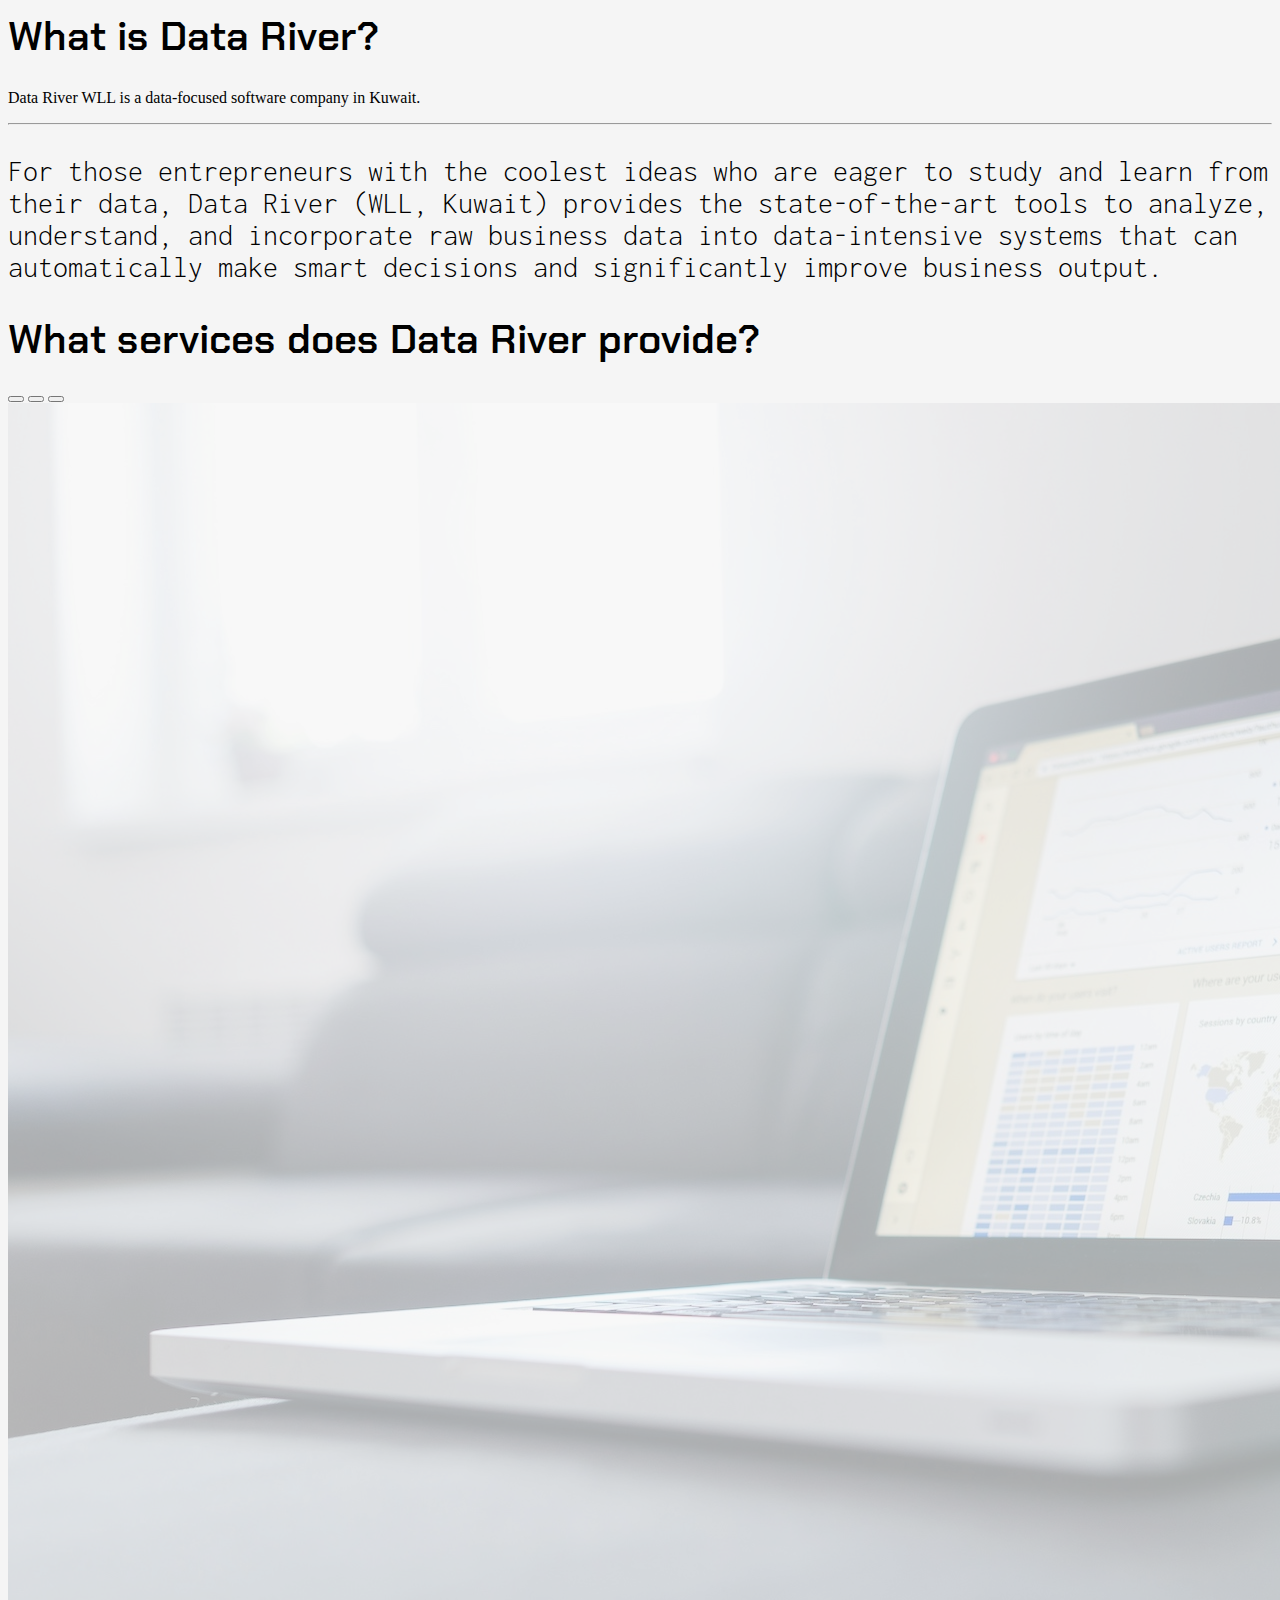
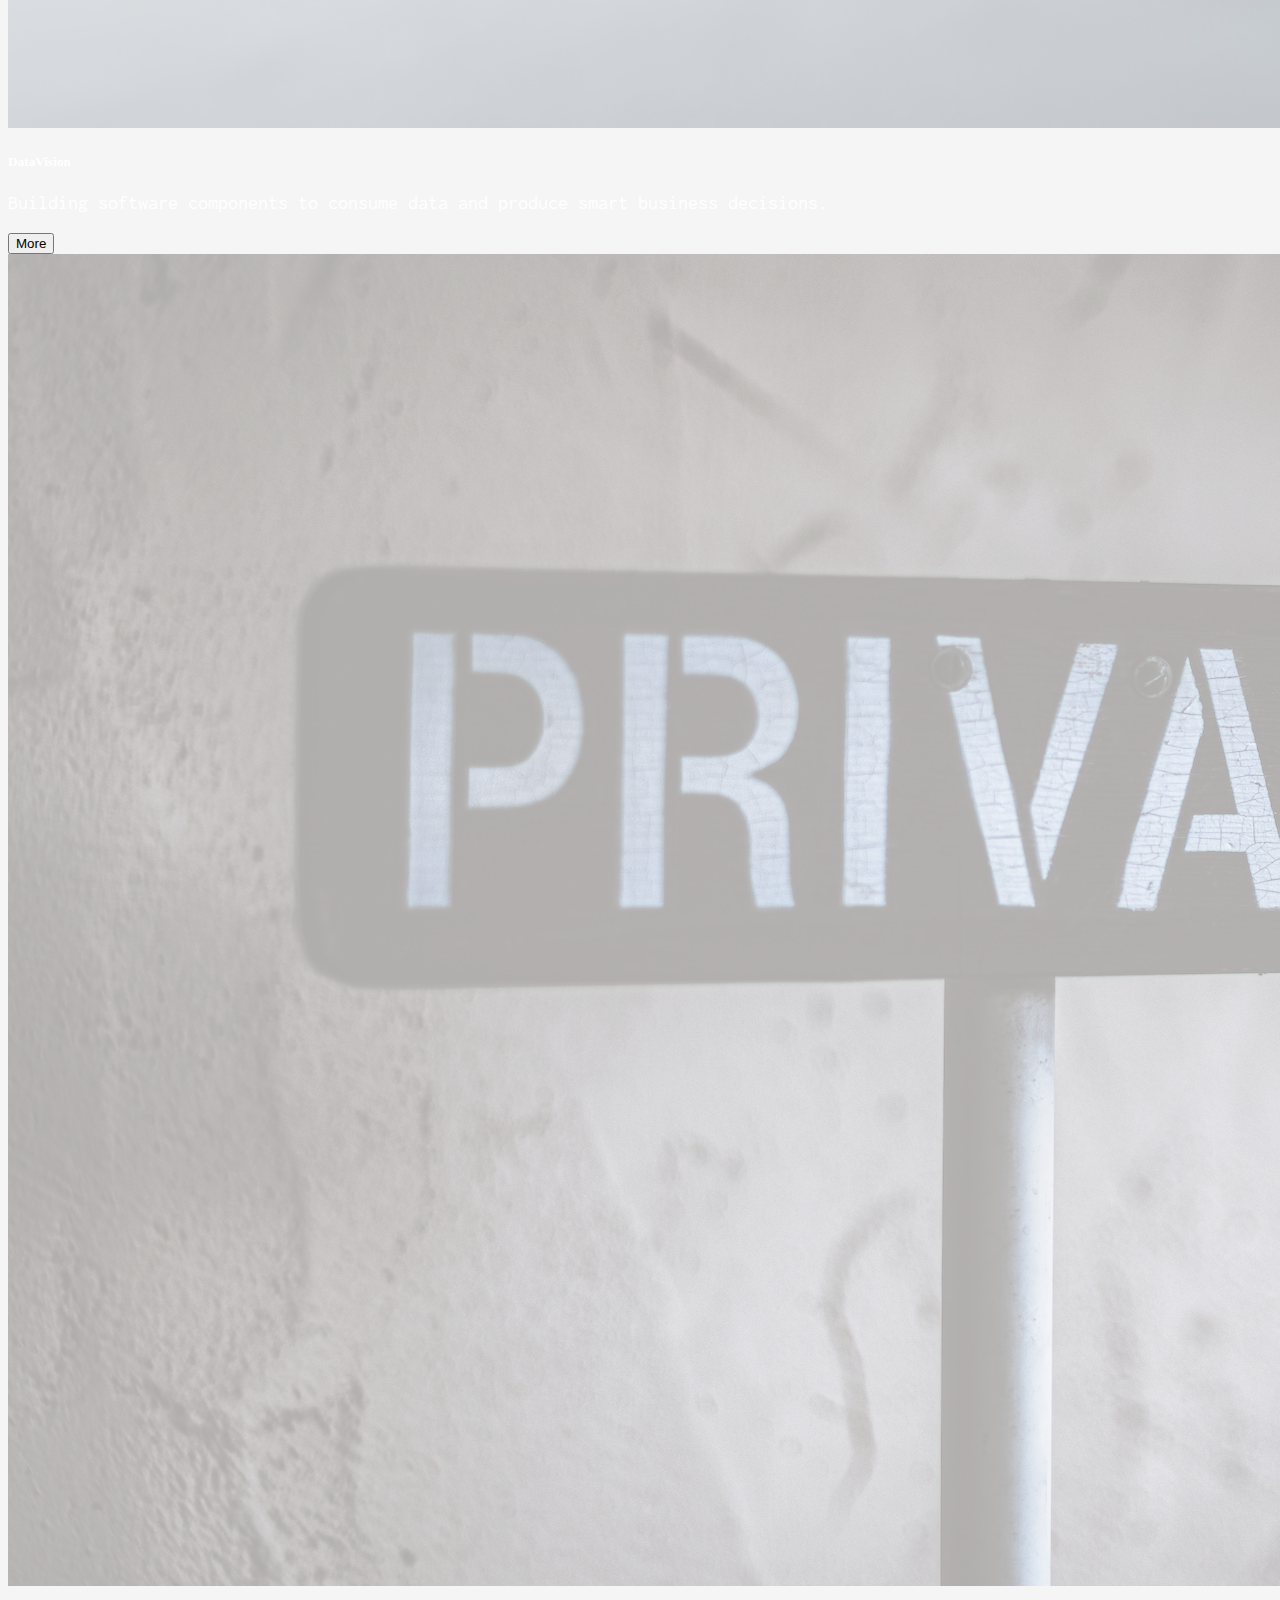
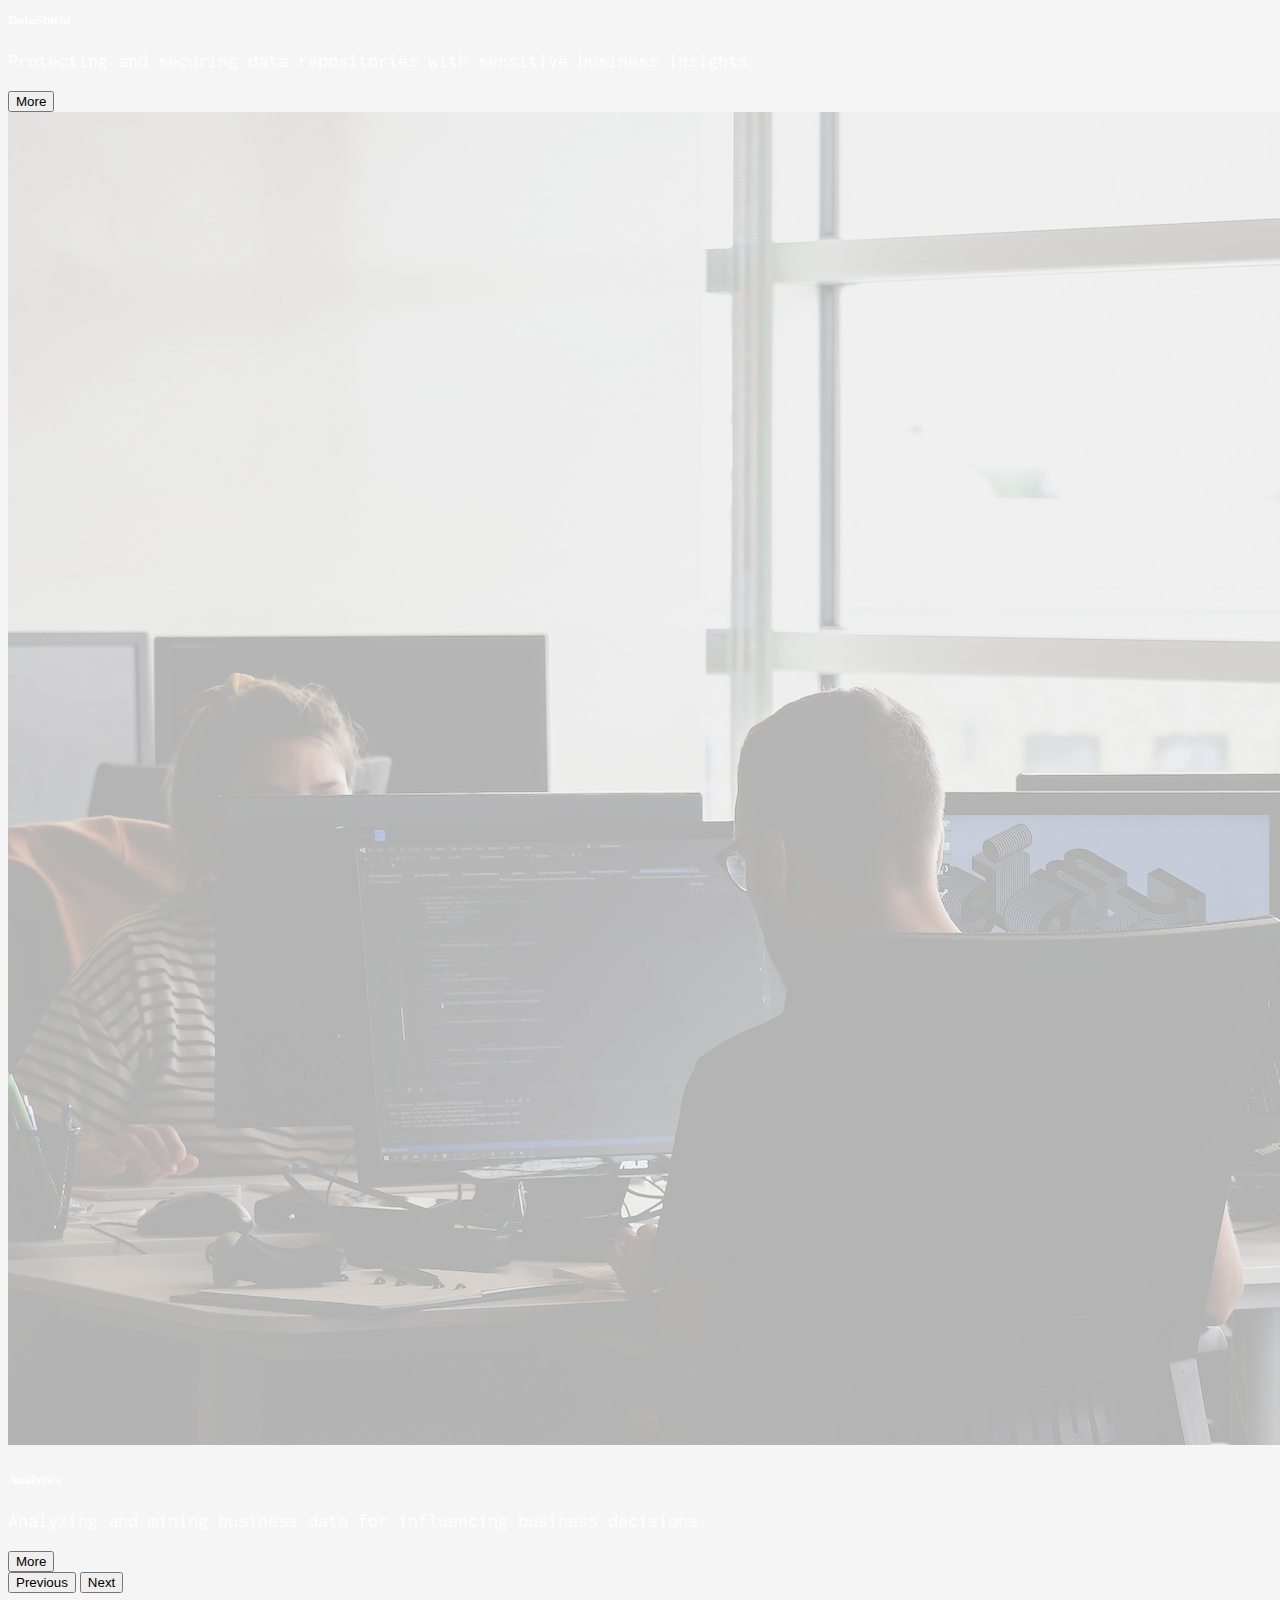
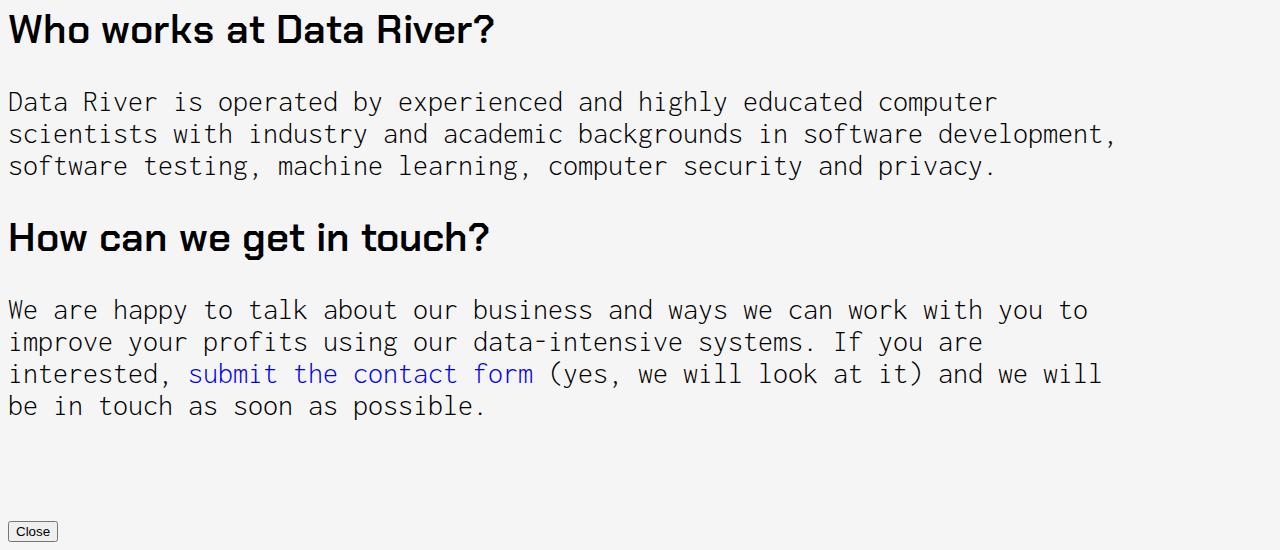
==== index.html @ 94ca5ea2 "update" ====
<!doctype html>
<html lang="en">
  <head>
    <meta charset="utf-8">
    <meta name="viewport" content="width=device-width, initial-scale=1">
    <title>Data River WLL - Building Data-Intensive Systems</title>
    <link href="https://cdn.jsdelivr.net/npm/bootstrap@5.2.3/dist/css/bootstrap.min.css" rel="stylesheet" integrity="sha384-rbsA2VBKQhggwzxH7pPCaAqO46MgnOM80zW1RWuH61DGLwZJEdK2Kadq2F9CUG65" crossorigin="anonymous">
  <link rel="stylesheet" href="dr.css">


  </head>
  <body class="main-body">
  	<div id="dr-navbar"></div>

    
	<div class="container-sm">
			
			

			<div class="jumbotron">
			  <h1 class="dr-header-font display-4" style="margin-top: 10px">
				What is Data River? 
			</h1>
			  <p class="lead">Data River WLL is a data-focused software
			  company in Kuwait.</p>
			  <hr class="my-4">
			  <p class="dr-p">
				For those entrepreneurs with the coolest ideas who are eager to study and learn from
				their data, Data River (WLL, Kuwait) provides the state-of-the-art tools to analyze, understand,
				and incorporate raw business data into data-intensive systems that can automatically 
				make smart decisions and significantly improve business output. 
			</p>
			</div>

			<h1 class="dr-header-font" style="margin-top: 10px; margin-bottom: 20px">
				What services does Data River provide? 
			</h1>

			<div class="container container-small">
					<div id="carouselExampleDark" class="carousel carousel slide bg-dark" data-bs-ride="carousel">
				  <div class="carousel-indicators">
				    <button type="button" data-bs-target="#carouselExampleDark" data-bs-slide-to="0" class="active" aria-current="true" aria-label="Slide 1"></button>
				    <button type="button" data-bs-target="#carouselExampleDark" data-bs-slide-to="1" aria-label="Slide 2"></button>
				    <button type="button" data-bs-target="#carouselExampleDark" data-bs-slide-to="2" aria-label="Slide 3"></button>
				  </div>
				  <div class="carousel-inner">
				    <div class="carousel-item active" data-bs-interval="10000">
				      <img src="data-laptop-DR-s.jpg" class="d-block w-100 dim-bg-img" alt="...">
				      <div class="carousel-caption" style="color: white;">
				        <h5>DataVision</h5>
				        <p class="card-text dr-p-s d-none d-md-block">Building software components to consume data and produce smart business decisions.</p>
				        <div>
		            <button id="more-decisions" type="button" class="btn btn-secondary" data-toggle="modal" data-target="#exampleModalCenter">
		              More
		            </button>
		         		 </div>
				      </div>
				    </div>
				    <div class="carousel-item" data-bs-interval="2000">
				      <img src="private-data-DR-s.jpg" class="d-block w-100 dim-bg-img" alt="...">
				      <div class="carousel-caption" style="color: white;">
				        
				        <h5>DataShield</h5>
				        <p class="card-text dr-p-s  d-none d-md-block">Protecting and securing data repositories with sensitive business insights.</p>
				        <div>
		            <button id="more-privacy" type="button" class="btn btn-secondary" data-toggle="modal" data-target="#exampleModalCenter">
		              More
		            </button>
		         		 </div>

				      </div>
				    </div>
				    <div class="carousel-item">
				      <img src="business-decisions-DR-s.jpg" class="d-block w-100 dim-bg-img" alt="...">
				      <div class="carousel-caption" style="color: white;">
				        <h5>Analytics</h5>
				        <p class="card-text dr-p-s  d-none d-md-block">Analyzing and mining business data for influencing business decisions.</p>
				        <div>
		            <button id="more-analysis" type="button" class="btn btn-secondary" data-toggle="modal" data-target="#exampleModalCenter">
		              More
		            </button>
				      </div>
				    </div>
				  </div>
				  <button class="carousel-control-prev" type="button" data-bs-target="#carouselExampleDark" data-bs-slide="prev">
				    <span class="carousel-control-prev-icon" aria-hidden="true"></span>
				    <span class="visually-hidden">Previous</span>
				  </button>
				  <button class="carousel-control-next" type="button" data-bs-target="#carouselExampleDark" data-bs-slide="next">
				    <span class="carousel-control-next-icon" aria-hidden="true"></span>
				    <span class="visually-hidden">Next</span>
				  </button>
				</div>
			</div>


			<h1 class="dr-header-font" style="margin-top: 10px">
				Who works at Data River? 
			</h1>
			<p class="dr-p">
				Data River is operated by experienced and highly educated computer scientists with
				industry and academic backgrounds in software development, software testing, machine learning,
				computer security and privacy. 
			</p>
			<h1 class="dr-header-font" style="margin-top: 10px">
				How can we get in touch?
			</h1>
			<p class="dr-p">
				We are happy to talk about our business and ways we can work with you to improve
				your profits using our data-intensive systems. 
				If you are interested, <a href="https://forms.gle/581vg9wwmuKtt4Ak7">submit the contact form</a> (yes, we will look at it) and
				we will be in touch as soon as possible.
			</p>
			<div style="margin-top: 100px"></div>
	</div>


<!-- Modal -->
<div id="myModal" class="modal fade" id="exampleModalCenter" tabindex="-1" role="dialog" aria-labelledby="exampleModalCenterTitle" aria-hidden="true">
  <div class="modal-dialog modal-dialog-centered" role="document">
    <div class="modal-content">
      <div class="modal-header">
        <h5 id="modal-title" class="modal-title" id="exampleModalLongTitle">
        	
        </h5>
        
      </div>
      <div id="modal-text" class="modal-body">
        
      </div>
      <div class="modal-footer">
        <button id="more-decisions-close" type="button" class="btn btn-secondary" data-dismiss="modal">Close</button>
      </div>
    </div>
  </div>
</div>

	<script src="https://code.jquery.com/jquery-3.6.0.min.js"></script>
	<script src="https://cdnjs.cloudflare.com/ajax/libs/popper.js/1.16.1/umd/popper.min.js"></script>


  <script src="dr.js">
		</script>

    <script src="https://cdn.jsdelivr.net/npm/bootstrap@5.2.3/dist/js/bootstrap.bundle.min.js" integrity="sha384-kenU1KFdBIe4zVF0s0G1M5b4hcpxyD9F7jL+jjXkk+Q2h455rYXK/7HAuoJl+0I4" crossorigin="anonymous"></script>

   

  </body>
</html>
---- dr.css ----
@import url('https://fonts.googleapis.com/css2?family=Chakra+Petch:ital,wght@0,300;0,400;0,500;0,600;0,700;1,300;1,400;1,500;1,600;1,700&family=Inconsolata:wght@200..900&display=swap&family=Dancing+Script:wght@400..700&family=Open+Sans:ital,wght@0,300..800;1,300..800&family=Playwrite+BE+VLG:wght@100..400&family=Roboto+Slab:wght@100..900&family=Share+Tech&display=swap');

	.chakra-petch-bold-italic {
		  font-family: "Chakra Petch", sans-serif;
		  font-weight: 700;
		  font-style: italic;
		}
	.chakra-petch-regular {
	  font-family: "Chakra Petch", sans-serif;
	  font-weight: 400;
	  font-style: normal;
	}
	.dr-header-font {
		font-family: "Chakra Petch", sans-serif;
		font-weight: 600;
		font-size: 40px;
		font-style: normal;
		color: black;
	}
	.dr-p {
		font-family: "Inconsolata", sans-serif;
		font-weight: 300;
		font-size: 30px;
		font-style: normal;
		color: black;
	}

	.dr-p-s {
		font-family: "Inconsolata", sans-serif;
		font-weight: 400;
		font-size: 20px;
		font-style: normal;
		color: inherit;
	}

	.dr-card {
		background-color: #A0A0A0;
		color: white;
	}

	.main-body {
		background-color: #F5F5F5;
	}

	.container-small {
        width: 90%;
    }

    .dim-bg-img {
    	opacity: 0.3;
    }


	a {
		text-decoration: none;

	}
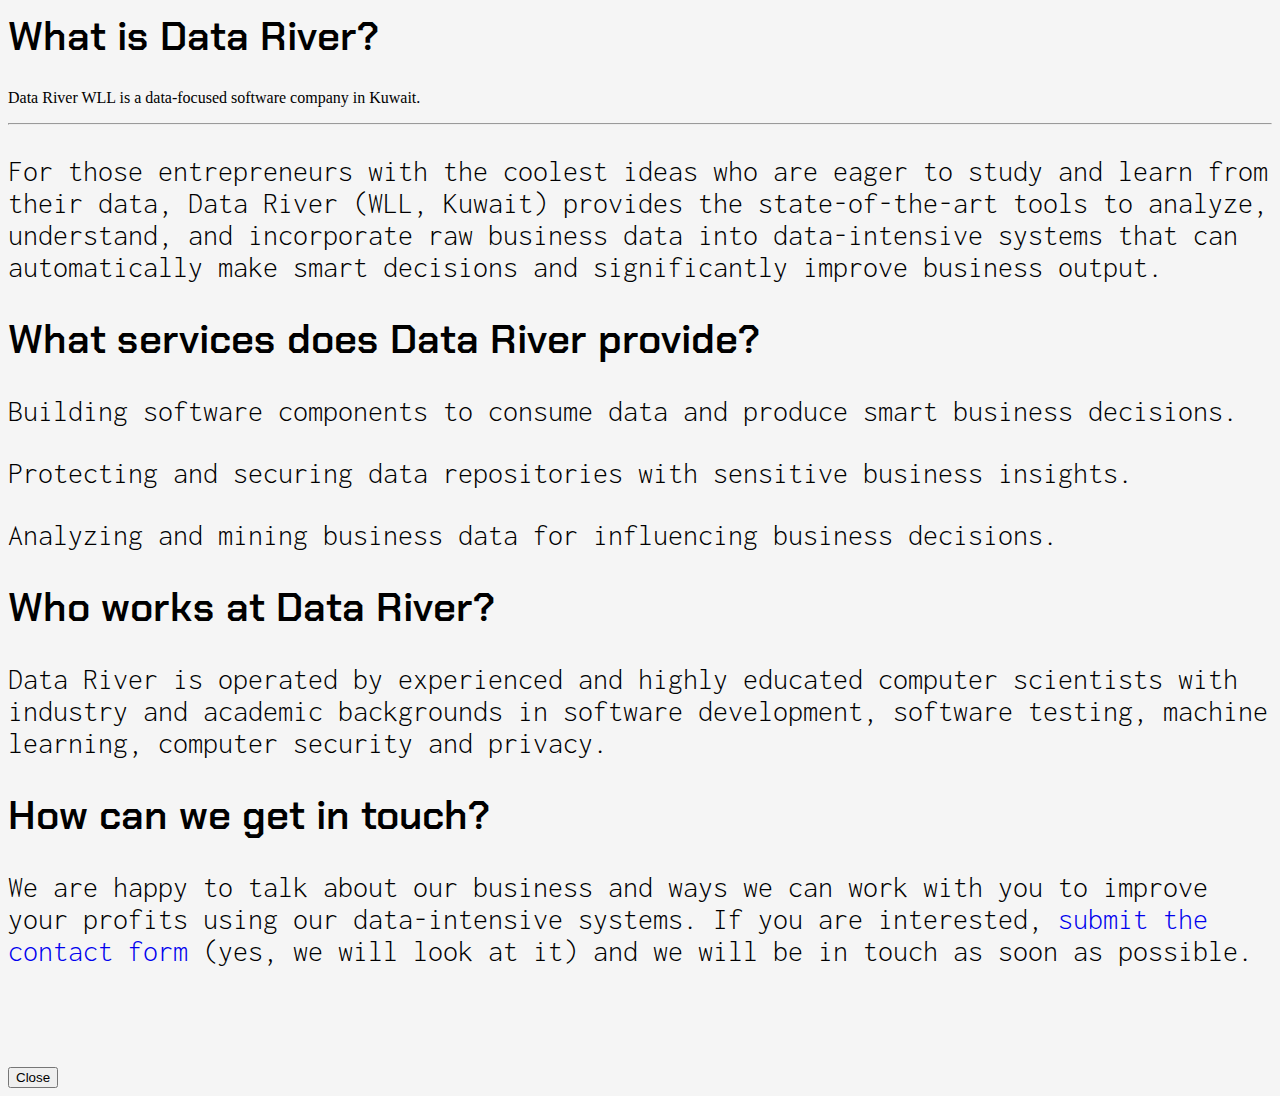
==== commit fa15b4d8: "update" ====
--- a/index.html
+++ b/index.html
@@ -36,62 +36,9 @@
 				What services does Data River provide? 
 			</h1>
 
-			<div class="container container-small">
-					<div id="carouselExampleDark" class="carousel carousel slide bg-dark" data-bs-ride="carousel">
-				  <div class="carousel-indicators">
-				    <button type="button" data-bs-target="#carouselExampleDark" data-bs-slide-to="0" class="active" aria-current="true" aria-label="Slide 1"></button>
-				    <button type="button" data-bs-target="#carouselExampleDark" data-bs-slide-to="1" aria-label="Slide 2"></button>
-				    <button type="button" data-bs-target="#carouselExampleDark" data-bs-slide-to="2" aria-label="Slide 3"></button>
-				  </div>
-				  <div class="carousel-inner">
-				    <div class="carousel-item active" data-bs-interval="10000">
-				      <img src="data-laptop-DR-s.jpg" class="d-block w-100 dim-bg-img" alt="...">
-				      <div class="carousel-caption" style="color: white;">
-				        <h5>DataVision</h5>
-				        <p class="card-text dr-p-s d-none d-md-block">Building software components to consume data and produce smart business decisions.</p>
-				        <div>
-		            <button id="more-decisions" type="button" class="btn btn-secondary" data-toggle="modal" data-target="#exampleModalCenter">
-		              More
-		            </button>
-		         		 </div>
-				      </div>
-				    </div>
-				    <div class="carousel-item" data-bs-interval="2000">
-				      <img src="private-data-DR-s.jpg" class="d-block w-100 dim-bg-img" alt="...">
-				      <div class="carousel-caption" style="color: white;">
-				        
-				        <h5>DataShield</h5>
-				        <p class="card-text dr-p-s  d-none d-md-block">Protecting and securing data repositories with sensitive business insights.</p>
-				        <div>
-		            <button id="more-privacy" type="button" class="btn btn-secondary" data-toggle="modal" data-target="#exampleModalCenter">
-		              More
-		            </button>
-		         		 </div>
-
-				      </div>
-				    </div>
-				    <div class="carousel-item">
-				      <img src="business-decisions-DR-s.jpg" class="d-block w-100 dim-bg-img" alt="...">
-				      <div class="carousel-caption" style="color: white;">
-				        <h5>Analytics</h5>
-				        <p class="card-text dr-p-s  d-none d-md-block">Analyzing and mining business data for influencing business decisions.</p>
-				        <div>
-		            <button id="more-analysis" type="button" class="btn btn-secondary" data-toggle="modal" data-target="#exampleModalCenter">
-		              More
-		            </button>
-				      </div>
-				    </div>
-				  </div>
-				  <button class="carousel-control-prev" type="button" data-bs-target="#carouselExampleDark" data-bs-slide="prev">
-				    <span class="carousel-control-prev-icon" aria-hidden="true"></span>
-				    <span class="visually-hidden">Previous</span>
-				  </button>
-				  <button class="carousel-control-next" type="button" data-bs-target="#carouselExampleDark" data-bs-slide="next">
-				    <span class="carousel-control-next-icon" aria-hidden="true"></span>
-				    <span class="visually-hidden">Next</span>
-				  </button>
-				</div>
-			</div>
+			<p class="dr-p">Building software components to consume data and produce smart business decisions.</p>
+			<p class="dr-p">Protecting and securing data repositories with sensitive business insights.</p>
+			<p class="dr-p">Analyzing and mining business data for influencing business decisions.</p>
 
 
 			<h1 class="dr-header-font" style="margin-top: 10px">
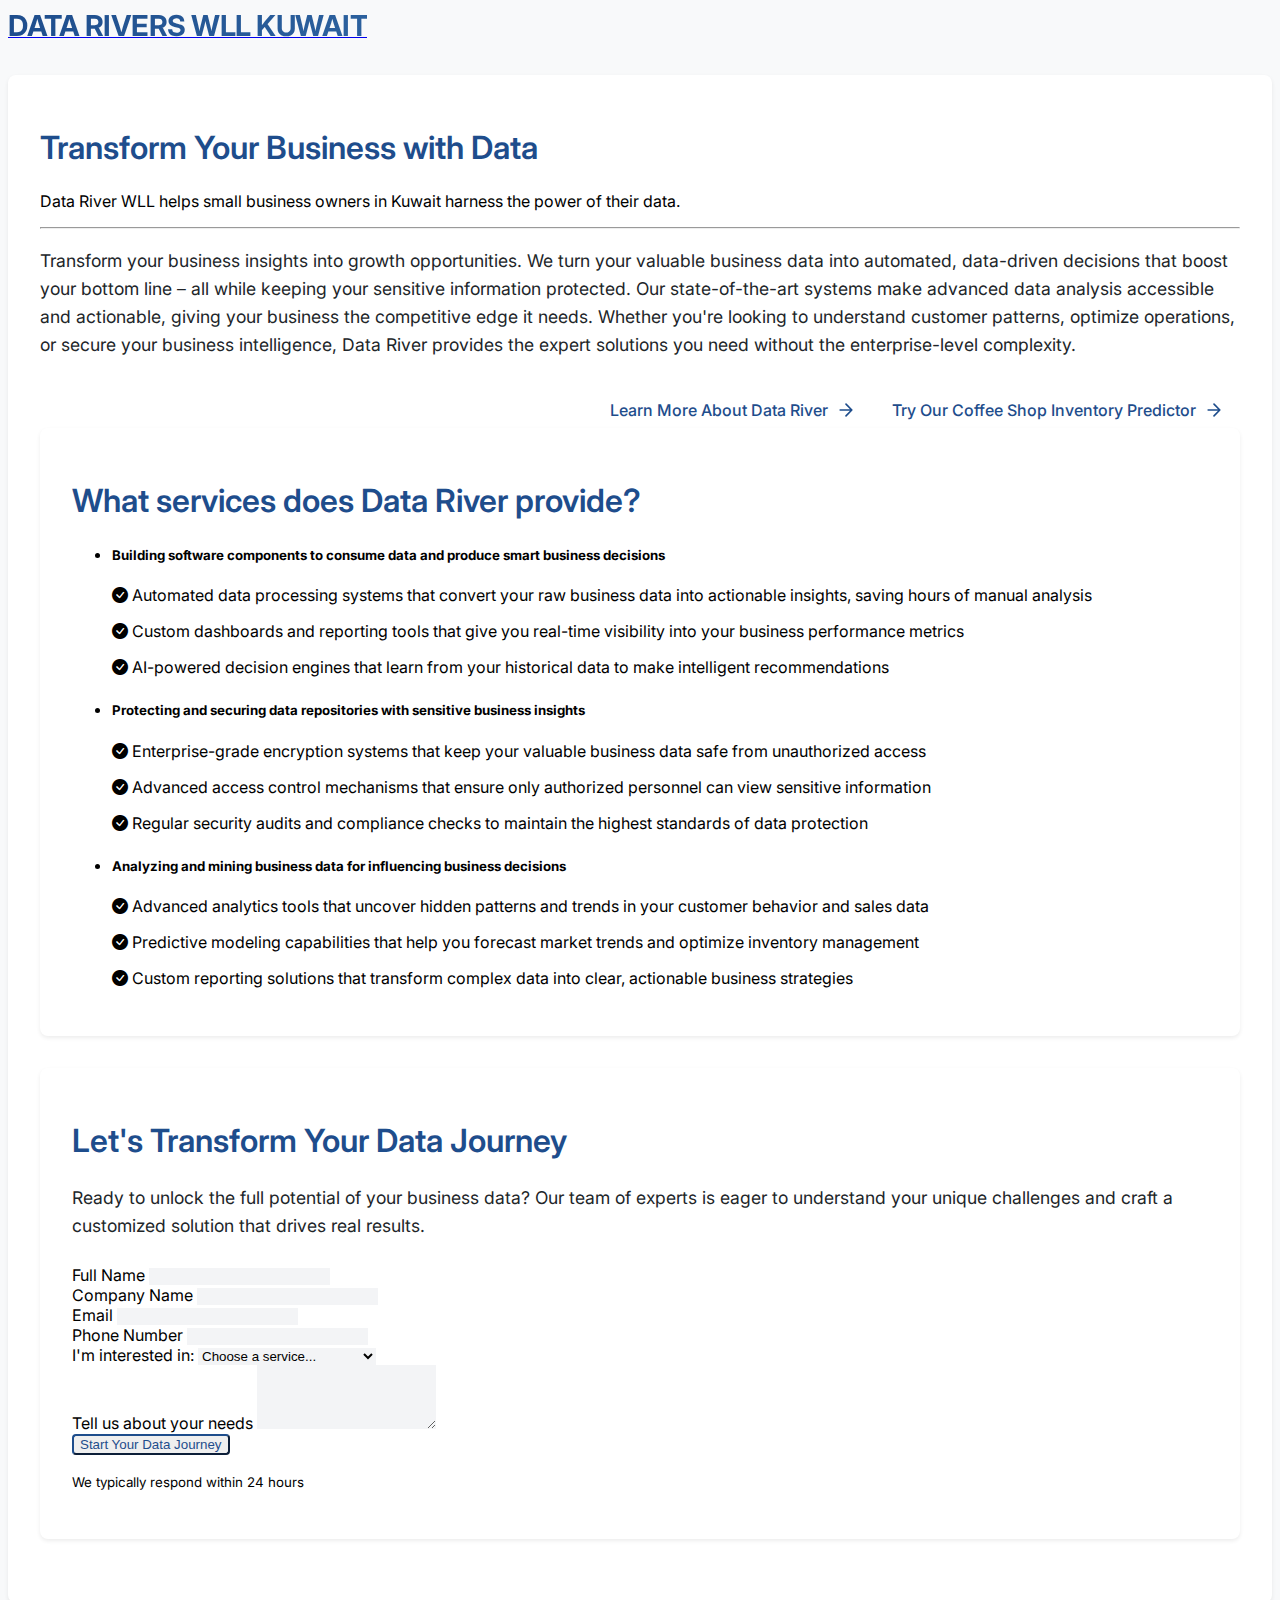
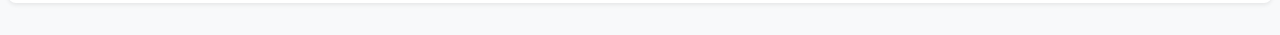
==== commit e488aedd: "new landing, coffee tool" ====
--- a/index.html
+++ b/index.html
@@ -5,93 +5,329 @@
     <meta name="viewport" content="width=device-width, initial-scale=1">
     <title>Data River WLL - Building Data-Intensive Systems</title>
     <link href="https://cdn.jsdelivr.net/npm/bootstrap@5.2.3/dist/css/bootstrap.min.css" rel="stylesheet" integrity="sha384-rbsA2VBKQhggwzxH7pPCaAqO46MgnOM80zW1RWuH61DGLwZJEdK2Kadq2F9CUG65" crossorigin="anonymous">
-  <link rel="stylesheet" href="dr.css">
-
-
+    <link href="https://fonts.googleapis.com/css2?family=Inter:wght@400;500;600;700&display=swap" rel="stylesheet">
+    <style>
+      body {
+        font-family: 'Inter', sans-serif;
+      }
+      .main-body {
+        background-color: #f8f9fa;
+      }
+      .dr-header-font {
+        color: #1e4d8c;  /* Deep royal blue - represents trust, reliability, and professionalism */
+        font-weight: 600;
+        margin-bottom: 1.5rem;
+        transition: color 0.3s ease;
+      }
+      .dr-header-font:hover {
+        color: #2c619e;  /* Slightly lighter blue on hover for interactivity */
+      }
+      .display-4 {
+        background: linear-gradient(45deg, #1e4d8c, #2c619e);
+        -webkit-background-clip: text;
+        -webkit-text-fill-color: transparent;
+        background-clip: text;
+      }
+      .dr-p {
+        font-size: 1.1rem;
+        line-height: 1.6;
+        color: #212529;
+        margin-bottom: 1.5rem;
+      }
+      .jumbotron {
+        background-color: white;
+        padding: 2rem;
+        border-radius: 0.5rem;
+        box-shadow: 0 0.125rem 0.25rem rgba(0, 0, 0, 0.075);
+        margin-top: 2rem;
+        margin-bottom: 2rem;
+      }
+      .service-section {
+        background-color: white;
+        padding: 2rem;
+        border-radius: 0.5rem;
+        box-shadow: 0 0.125rem 0.25rem rgba(0, 0, 0, 0.075);
+        margin-bottom: 2rem;
+      }
+      .btn-outline-primary {
+        color: #1e4d8c;
+        border-color: #1e4d8c;
+        transition: all 0.3s ease;
+        text-decoration: none;
+        font-weight: 500;
+        border-radius: 4px;
+      }
+      .btn-outline-primary:hover {
+        background-color: #1e4d8c;
+        color: white;
+        border-color: #1e4d8c;
+        box-shadow: 0 2px 4px rgba(30, 77, 140, 0.2);
+      }
+      .form-control, .form-select {
+        background-color: #F3F4F6;
+        border: none;
+      }
+      .form-control:focus, .form-select:focus {
+        background-color: #F3F4F6;
+        border: none;
+        box-shadow: 0 0 0 2px rgba(59, 130, 246, 0.2);
+      }
+      .btn-outline-primary:active {
+        transform: translateY(1px);
+      }
+
+      .read-more-section {
+          margin-top: 2rem;
+          text-align: right;
+      }
+
+      .read-more-link {
+          display: inline-flex;
+          align-items: center;
+          color: #1e4d8c;
+          text-decoration: none;
+          font-weight: 500;
+          padding: 0.5rem 1rem;
+          border-radius: 4px;
+          transition: all 0.3s ease;
+      }
+
+      .read-more-link:hover {
+          background: rgba(30, 77, 140, 0.1);
+          color: #2c619e;
+      }
+
+      .read-more-link .link-text {
+          margin-right: 0.5rem;
+      }
+
+      .read-more-link .arrow-icon {
+          transition: transform 0.3s ease;
+      }
+
+      .read-more-link:hover .arrow-icon {
+          transform: translateX(4px);
+      }
+    </style>
   </head>
   <body class="main-body">
-  	<div id="dr-navbar"></div>
-
+    <nav class="navbar navbar-expand-lg navbar-light bg-white shadow-sm">
+      <div class="container">
+        <a class="navbar-brand" href="#">
+          <div class="d-flex align-items-baseline">
+            <span style="font-size: 1.8rem; font-weight: 700; background: linear-gradient(120deg, #1e4d8c, #2c619e); -webkit-background-clip: text; -webkit-text-fill-color: transparent; letter-spacing: -0.5px;">
+              DATA RIVERS
+              WLL KUWAIT
+          </div>
+        </a>
+      </div>
+    </nav>
     
-	<div class="container-sm">
-			
-			
-
-			<div class="jumbotron">
-			  <h1 class="dr-header-font display-4" style="margin-top: 10px">
-				What is Data River? 
-			</h1>
-			  <p class="lead">Data River WLL is a data-focused software
-			  company in Kuwait.</p>
-			  <hr class="my-4">
-			  <p class="dr-p">
-				For those entrepreneurs with the coolest ideas who are eager to study and learn from
-				their data, Data River (WLL, Kuwait) provides the state-of-the-art tools to analyze, understand,
-				and incorporate raw business data into data-intensive systems that can automatically 
-				make smart decisions and significantly improve business output. 
-			</p>
-			</div>
-
-			<h1 class="dr-header-font" style="margin-top: 10px; margin-bottom: 20px">
-				What services does Data River provide? 
-			</h1>
-
-			<p class="dr-p">Building software components to consume data and produce smart business decisions.</p>
-			<p class="dr-p">Protecting and securing data repositories with sensitive business insights.</p>
-			<p class="dr-p">Analyzing and mining business data for influencing business decisions.</p>
-
-
-			<h1 class="dr-header-font" style="margin-top: 10px">
-				Who works at Data River? 
-			</h1>
-			<p class="dr-p">
-				Data River is operated by experienced and highly educated computer scientists with
-				industry and academic backgrounds in software development, software testing, machine learning,
-				computer security and privacy. 
-			</p>
-			<h1 class="dr-header-font" style="margin-top: 10px">
-				How can we get in touch?
-			</h1>
-			<p class="dr-p">
-				We are happy to talk about our business and ways we can work with you to improve
-				your profits using our data-intensive systems. 
-				If you are interested, <a href="https://forms.gle/581vg9wwmuKtt4Ak7">submit the contact form</a> (yes, we will look at it) and
-				we will be in touch as soon as possible.
-			</p>
-			<div style="margin-top: 100px"></div>
-	</div>
-
-
-<!-- Modal -->
-<div id="myModal" class="modal fade" id="exampleModalCenter" tabindex="-1" role="dialog" aria-labelledby="exampleModalCenterTitle" aria-hidden="true">
-  <div class="modal-dialog modal-dialog-centered" role="document">
-    <div class="modal-content">
-      <div class="modal-header">
-        <h5 id="modal-title" class="modal-title" id="exampleModalLongTitle">
-        	
-        </h5>
-        
+    <div class="container">
+      <div class="jumbotron">
+        <h1 class="dr-header-font">Transform Your Business with Data</h1>
+        <p class="lead">Data River WLL helps small business owners in Kuwait harness the power of their data.</p>
+        <hr class="my-4">
+        <p class="dr-p">
+          Transform your business insights into growth opportunities. We turn your valuable business data into automated, 
+          data-driven decisions that boost your bottom line – all while keeping your sensitive information protected. 
+          Our state-of-the-art systems make advanced data analysis accessible and actionable, giving your business 
+          the competitive edge it needs. Whether you're looking to understand customer patterns, optimize operations, 
+          or secure your business intelligence, Data River provides the expert solutions you need without the 
+          enterprise-level complexity.
+        </p>
+        <div class="read-more-section">
+    <a href="about.html" class="read-more-link me-4">
+        <span class="link-text">Learn More About Data River</span>
+        <svg class="arrow-icon" width="20" height="20" viewBox="0 0 24 24" fill="none" stroke="currentColor">
+            <path stroke-linecap="round" stroke-linejoin="round" stroke-width="2" d="M5 12h14M12 5l7 7-7 7"/>
+        </svg>
+    </a>
+    <a href="coffee.html" class="read-more-link">
+        <span class="link-text">Try Our Coffee Shop Inventory Predictor</span>
+        <svg class="arrow-icon" width="20" height="20" viewBox="0 0 24 24" fill="none" stroke="currentColor">
+            <path stroke-linecap="round" stroke-linejoin="round" stroke-width="2" d="M5 12h14M12 5l7 7-7 7"/>
+        </svg>
+    </a>
+</div>
+
+      <div class="service-section">
+        <h1 class="dr-header-font">What services does Data River provide?</h1>
+        <div class="row">
+          <div class="col-md-12">
+            <ul class="list-unstyled">
+              <li class="mb-4">
+                <h5 class="mb-3">Building software components to consume data and produce smart business decisions</h5>
+                <div class="ps-4">
+                  <p class="mb-2">
+                    <i class="bi bi-check-circle-fill text-success me-2"></i>
+                    Automated data processing systems that convert your raw business data into actionable insights, saving hours of manual analysis
+                  </p>
+                  <p class="mb-2">
+                    <i class="bi bi-check-circle-fill text-success me-2"></i>
+                    Custom dashboards and reporting tools that give you real-time visibility into your business performance metrics
+                  </p>
+                  <p class="mb-2">
+                    <i class="bi bi-check-circle-fill text-success me-2"></i>
+                    AI-powered decision engines that learn from your historical data to make intelligent recommendations
+                  </p>
+                </div>
+              </li>
+              <li class="mb-4">
+                <h5 class="mb-3">Protecting and securing data repositories with sensitive business insights</h5>
+                <div class="ps-4">
+                  <p class="mb-2">
+                    <i class="bi bi-check-circle-fill text-success me-2"></i>
+                    Enterprise-grade encryption systems that keep your valuable business data safe from unauthorized access
+                  </p>
+                  <p class="mb-2">
+                    <i class="bi bi-check-circle-fill text-success me-2"></i>
+                    Advanced access control mechanisms that ensure only authorized personnel can view sensitive information
+                  </p>
+                  <p class="mb-2">
+                    <i class="bi bi-check-circle-fill text-success me-2"></i>
+                    Regular security audits and compliance checks to maintain the highest standards of data protection
+                  </p>
+                </div>
+              </li>
+              <li class="mb-4">
+                <h5 class="mb-3">Analyzing and mining business data for influencing business decisions</h5>
+                <div class="ps-4">
+                  <p class="mb-2">
+                    <i class="bi bi-check-circle-fill text-success me-2"></i>
+                    Advanced analytics tools that uncover hidden patterns and trends in your customer behavior and sales data
+                  </p>
+                  <p class="mb-2">
+                    <i class="bi bi-check-circle-fill text-success me-2"></i>
+                    Predictive modeling capabilities that help you forecast market trends and optimize inventory management
+                  </p>
+                  <p class="mb-2">
+                    <i class="bi bi-check-circle-fill text-success me-2"></i>
+                    Custom reporting solutions that transform complex data into clear, actionable business strategies
+                  </p>
+                </div>
+              </li>
+            </ul>
+          </div>
+        </div>
       </div>
-      <div id="modal-text" class="modal-body">
-        
-      </div>
-      <div class="modal-footer">
-        <button id="more-decisions-close" type="button" class="btn btn-secondary" data-dismiss="modal">Close</button>
+
+
+      <div class="service-section">
+        <h1 class="dr-header-font">Let's Transform Your Data Journey</h1>
+        <p class="dr-p">
+          Ready to unlock the full potential of your business data? Our team of experts is eager to understand 
+          your unique challenges and craft a customized solution that drives real results.
+        </p>
+        <div class="card border-0 shadow-sm">
+          <div class="card-body p-4">
+            <form action="https://api.web3forms.com/submit" method="POST" class="contact-form">
+              <input type="hidden" name="access_key" value="8fcdb8b4-58d3-4e7b-9e1c-98c70cfbc556">
+              <input type="hidden" name="subject" value="New Contact Form Submission">
+              
+              
+              
+              <div class="row g-3">
+                <div class="col-md-6">
+                  <label for="name" class="form-label">Full Name</label>
+                  <input type="text" class="form-control" id="name" name="name" required>
+                </div>
+                <div class="col-md-6">
+                  <label for="company" class="form-label">Company Name</label>
+                  <input type="text" class="form-control" id="company" name="company" required>
+                </div>
+                <div class="col-md-6">
+                  <label for="email" class="form-label">Email</label>
+                  <input type="email" class="form-control" id="email" name="email" required>
+                </div>
+                <div class="col-md-6">
+                  <label for="phone" class="form-label">Phone Number</label>
+                  <input type="tel" class="form-control" id="phone" name="phone" required 
+                    pattern="[0-9+\s\-()]{8,}"
+                    title="Please enter a valid phone number (minimum 8 digits)">
+                </div>
+                <div class="col-12">
+                  <label for="interest" class="form-label">I'm interested in:</label>
+                  <select class="form-select" id="interest" name="interest" required>
+                    <option value="" selected disabled>Choose a service...</option>
+                    <option value="data-analysis">Data Analysis & Mining</option>
+                    <option value="security">Data Security & Protection</option>
+                    <option value="automation">Data Automation Solutions</option>
+                    <option value="other">Other Services</option>
+                  </select>
+                </div>
+                <div class="col-12">
+                  <label for="message" class="form-label">Tell us about your needs</label>
+                  <textarea class="form-control" id="message" name="message" rows="4" required></textarea>
+                </div>
+                <div class="col-12">
+                  <button type="submit" class="btn btn-outline-primary btn-lg px-4">
+                    Start Your Data Journey
+                  </button>
+                  <p class="text-muted mt-2 mb-0"><small>We typically respond within 24 hours</small></p>
+                </div>
+              </div>
+            </form>
+          </div>
+        </div>
       </div>
     </div>
-  </div>
-</div>
-
-	<script src="https://code.jquery.com/jquery-3.6.0.min.js"></script>
-	<script src="https://cdnjs.cloudflare.com/ajax/libs/popper.js/1.16.1/umd/popper.min.js"></script>
-
-
-  <script src="dr.js">
-		</script>
-
+
+    <!-- Bootstrap Icons -->
+    <link rel="stylesheet" href="https://cdn.jsdelivr.net/npm/bootstrap-icons@1.7.2/font/bootstrap-icons.css">
+    
+    <!-- Bootstrap Bundle with Popper -->
     <script src="https://cdn.jsdelivr.net/npm/bootstrap@5.2.3/dist/js/bootstrap.bundle.min.js" integrity="sha384-kenU1KFdBIe4zVF0s0G1M5b4hcpxyD9F7jL+jjXkk+Q2h455rYXK/7HAuoJl+0I4" crossorigin="anonymous"></script>
-
-   
-
+    
+    <script>
+      // Form validation and submission handling
+      document.addEventListener('DOMContentLoaded', function() {
+        const form = document.querySelector('form');
+        
+        form.addEventListener('submit', function(e) {
+          if (!form.checkValidity()) {
+            e.preventDefault();
+            e.stopPropagation();
+          }
+          form.classList.add('was-validated');
+        });
+
+        // Handle form submission
+        form.addEventListener('submit', async (e) => {
+          e.preventDefault();
+          const submitBtn = form.querySelector('button[type="submit"]');
+          const originalText = submitBtn.innerHTML;
+          
+          try {
+            submitBtn.disabled = true;
+            submitBtn.innerHTML = 'Sending...';
+            
+            const formData = new FormData(form);
+            const response = await fetch(form.action, {
+              method: 'POST',
+              body: formData
+            });
+            
+            const data = await response.json();
+            
+            if (data.success) {
+              // Show success message
+              form.innerHTML = '<div class="alert alert-success">Thank you for contacting us! We will get back to you soon.</div>';
+            } else {
+              throw new Error('Submission failed');
+            }
+          } catch (error) {
+            // Show error message
+            const errorDiv = document.createElement('div');
+            errorDiv.className = 'alert alert-danger mt-3';
+            errorDiv.innerHTML = 'Sorry, there was an error submitting the form. Please try again.';
+            form.appendChild(errorDiv);
+            
+            submitBtn.disabled = false;
+            submitBtn.innerHTML = originalText;
+          }
+        });
+      });
+    </script>
   </body>
 </html>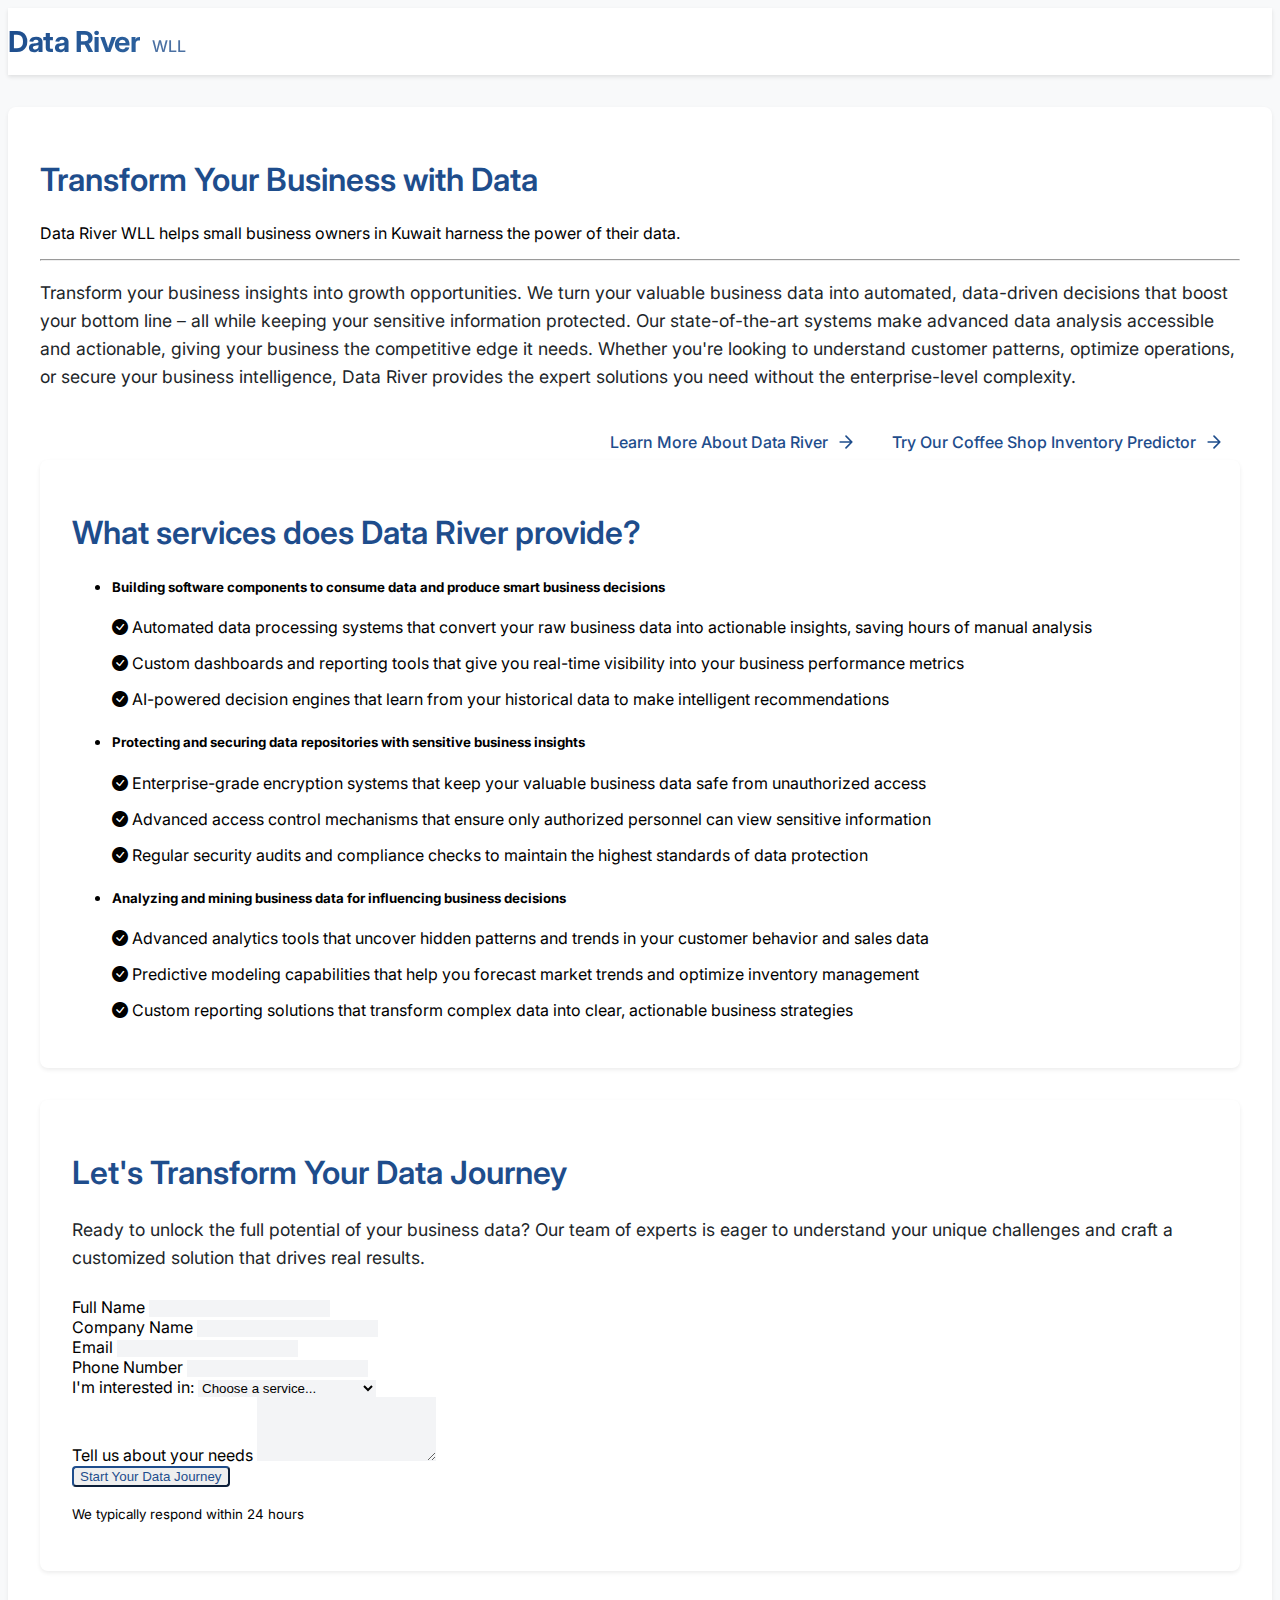
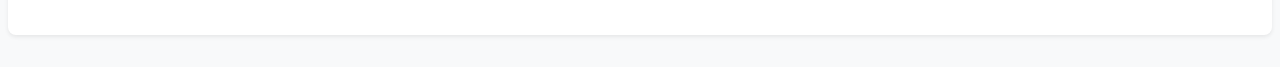
==== commit d247f874: "new updates" ====
--- a/index.html
+++ b/index.html
@@ -10,6 +10,13 @@
       body {
         font-family: 'Inter', sans-serif;
       }
+
+      .navbar {
+            background: white;
+            padding: 1rem 0;
+            box-shadow: 0 2px 4px rgba(0,0,0,0.1);
+        }
+
       .main-body {
         background-color: #f8f9fa;
       }
@@ -108,20 +115,35 @@
       .read-more-link:hover .arrow-icon {
           transform: translateX(4px);
       }
+
+      .logo {
+    font-size: 1.8rem;
+    font-weight: 700;
+    background: linear-gradient(120deg, #1e4d8c, #2c619e);
+    -webkit-background-clip: text;
+    -webkit-text-fill-color: transparent;
+    letter-spacing: -0.5px;
+}
+
+.logo-wll {
+    font-size: 1rem;
+    font-weight: 500;
+    color: #1e4d8c;
+    margin-left: 0.5rem;
+    opacity: 0.8;
+}
+
     </style>
   </head>
   <body class="main-body">
     <nav class="navbar navbar-expand-lg navbar-light bg-white shadow-sm">
-      <div class="container">
-        <a class="navbar-brand" href="#">
-          <div class="d-flex align-items-baseline">
-            <span style="font-size: 1.8rem; font-weight: 700; background: linear-gradient(120deg, #1e4d8c, #2c619e); -webkit-background-clip: text; -webkit-text-fill-color: transparent; letter-spacing: -0.5px;">
-              DATA RIVERS
-              WLL KUWAIT
-          </div>
+    <div class="container">
+        <a href="#" style="text-decoration: none;">
+            <span class="logo">Data River</span>
+            <span class="logo-wll">WLL</span>
         </a>
-      </div>
-    </nav>
+    </div>
+</nav>
     
     <div class="container">
       <div class="jumbotron">
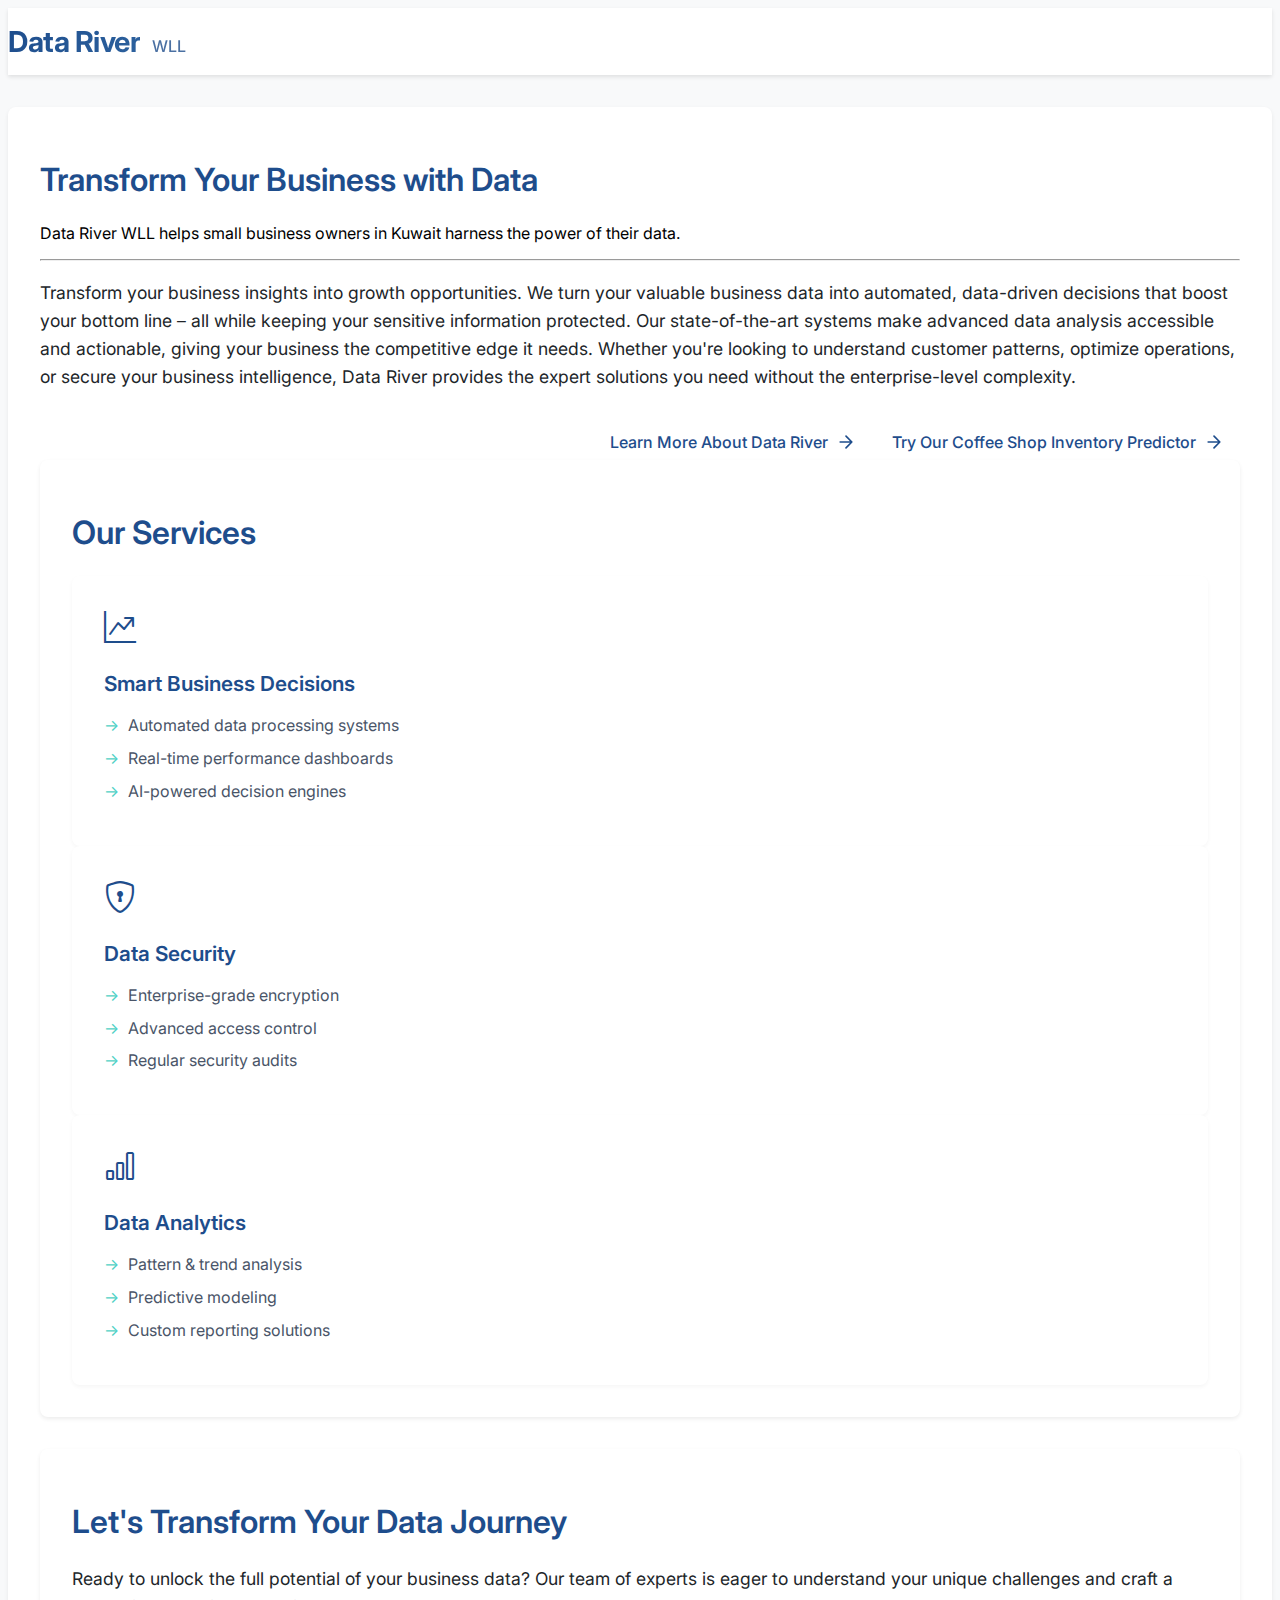
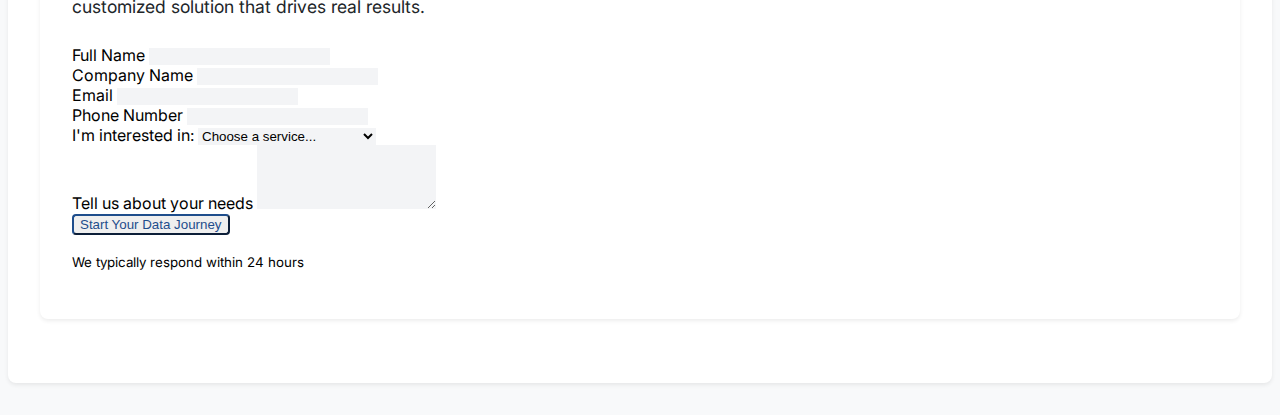
==== commit 517e1eac: "new updates" ====
--- a/index.html
+++ b/index.html
@@ -131,6 +131,52 @@
     color: #1e4d8c;
     margin-left: 0.5rem;
     opacity: 0.8;
+}
+
+.service-card {
+    background: white;
+    padding: 2rem;
+    border-radius: 8px;
+    box-shadow: 0 2px 4px rgba(0,0,0,0.04);
+    transition: transform 0.3s ease, box-shadow 0.3s ease;
+}
+
+.service-card:hover {
+    transform: translateY(-5px);
+    box-shadow: 0 4px 8px rgba(0,0,0,0.08);
+}
+
+.service-icon {
+    font-size: 2rem;
+    color: #1e4d8c;
+    margin-bottom: 1.5rem;
+}
+
+.service-title {
+    color: #1e4d8c;
+    font-size: 1.3rem;
+    font-weight: 600;
+    margin-bottom: 1.2rem;
+}
+
+.service-list {
+    list-style: none;
+    padding: 0;
+    margin: 0;
+}
+
+.service-list li {
+    margin-bottom: 0.8rem;
+    padding-left: 1.5rem;
+    position: relative;
+    color: #4a5568;
+}
+
+.service-list li:before {
+    content: "→";
+    position: absolute;
+    left: 0;
+    color: #4fd1c5;
 }
 
     </style>
@@ -174,65 +220,54 @@
 </div>
 
       <div class="service-section">
-        <h1 class="dr-header-font">What services does Data River provide?</h1>
-        <div class="row">
-          <div class="col-md-12">
-            <ul class="list-unstyled">
-              <li class="mb-4">
-                <h5 class="mb-3">Building software components to consume data and produce smart business decisions</h5>
-                <div class="ps-4">
-                  <p class="mb-2">
-                    <i class="bi bi-check-circle-fill text-success me-2"></i>
-                    Automated data processing systems that convert your raw business data into actionable insights, saving hours of manual analysis
-                  </p>
-                  <p class="mb-2">
-                    <i class="bi bi-check-circle-fill text-success me-2"></i>
-                    Custom dashboards and reporting tools that give you real-time visibility into your business performance metrics
-                  </p>
-                  <p class="mb-2">
-                    <i class="bi bi-check-circle-fill text-success me-2"></i>
-                    AI-powered decision engines that learn from your historical data to make intelligent recommendations
-                  </p>
-                </div>
-              </li>
-              <li class="mb-4">
-                <h5 class="mb-3">Protecting and securing data repositories with sensitive business insights</h5>
-                <div class="ps-4">
-                  <p class="mb-2">
-                    <i class="bi bi-check-circle-fill text-success me-2"></i>
-                    Enterprise-grade encryption systems that keep your valuable business data safe from unauthorized access
-                  </p>
-                  <p class="mb-2">
-                    <i class="bi bi-check-circle-fill text-success me-2"></i>
-                    Advanced access control mechanisms that ensure only authorized personnel can view sensitive information
-                  </p>
-                  <p class="mb-2">
-                    <i class="bi bi-check-circle-fill text-success me-2"></i>
-                    Regular security audits and compliance checks to maintain the highest standards of data protection
-                  </p>
-                </div>
-              </li>
-              <li class="mb-4">
-                <h5 class="mb-3">Analyzing and mining business data for influencing business decisions</h5>
-                <div class="ps-4">
-                  <p class="mb-2">
-                    <i class="bi bi-check-circle-fill text-success me-2"></i>
-                    Advanced analytics tools that uncover hidden patterns and trends in your customer behavior and sales data
-                  </p>
-                  <p class="mb-2">
-                    <i class="bi bi-check-circle-fill text-success me-2"></i>
-                    Predictive modeling capabilities that help you forecast market trends and optimize inventory management
-                  </p>
-                  <p class="mb-2">
-                    <i class="bi bi-check-circle-fill text-success me-2"></i>
-                    Custom reporting solutions that transform complex data into clear, actionable business strategies
-                  </p>
-                </div>
-              </li>
-            </ul>
-          </div>
+    <h1 class="dr-header-font">Our Services</h1>
+    <div class="row g-4">
+        <!-- Smart Business Decisions Card -->
+        <div class="col-lg-4">
+            <div class="service-card h-100">
+                <div class="service-icon">
+                    <i class="bi bi-graph-up-arrow"></i>
+                </div>
+                <h3 class="service-title">Smart Business Decisions</h3>
+                <ul class="service-list">
+                    <li>Automated data processing systems</li>
+                    <li>Real-time performance dashboards</li>
+                    <li>AI-powered decision engines</li>
+                </ul>
+            </div>
         </div>
-      </div>
+
+        <!-- Data Security Card -->
+        <div class="col-lg-4">
+            <div class="service-card h-100">
+                <div class="service-icon">
+                    <i class="bi bi-shield-lock"></i>
+                </div>
+                <h3 class="service-title">Data Security</h3>
+                <ul class="service-list">
+                    <li>Enterprise-grade encryption</li>
+                    <li>Advanced access control</li>
+                    <li>Regular security audits</li>
+                </ul>
+            </div>
+        </div>
+
+        <!-- Data Analytics Card -->
+        <div class="col-lg-4">
+            <div class="service-card h-100">
+                <div class="service-icon">
+                    <i class="bi bi-bar-chart"></i>
+                </div>
+                <h3 class="service-title">Data Analytics</h3>
+                <ul class="service-list">
+                    <li>Pattern & trend analysis</li>
+                    <li>Predictive modeling</li>
+                    <li>Custom reporting solutions</li>
+                </ul>
+            </div>
+        </div>
+    </div>
+</div>
 
 
       <div class="service-section">
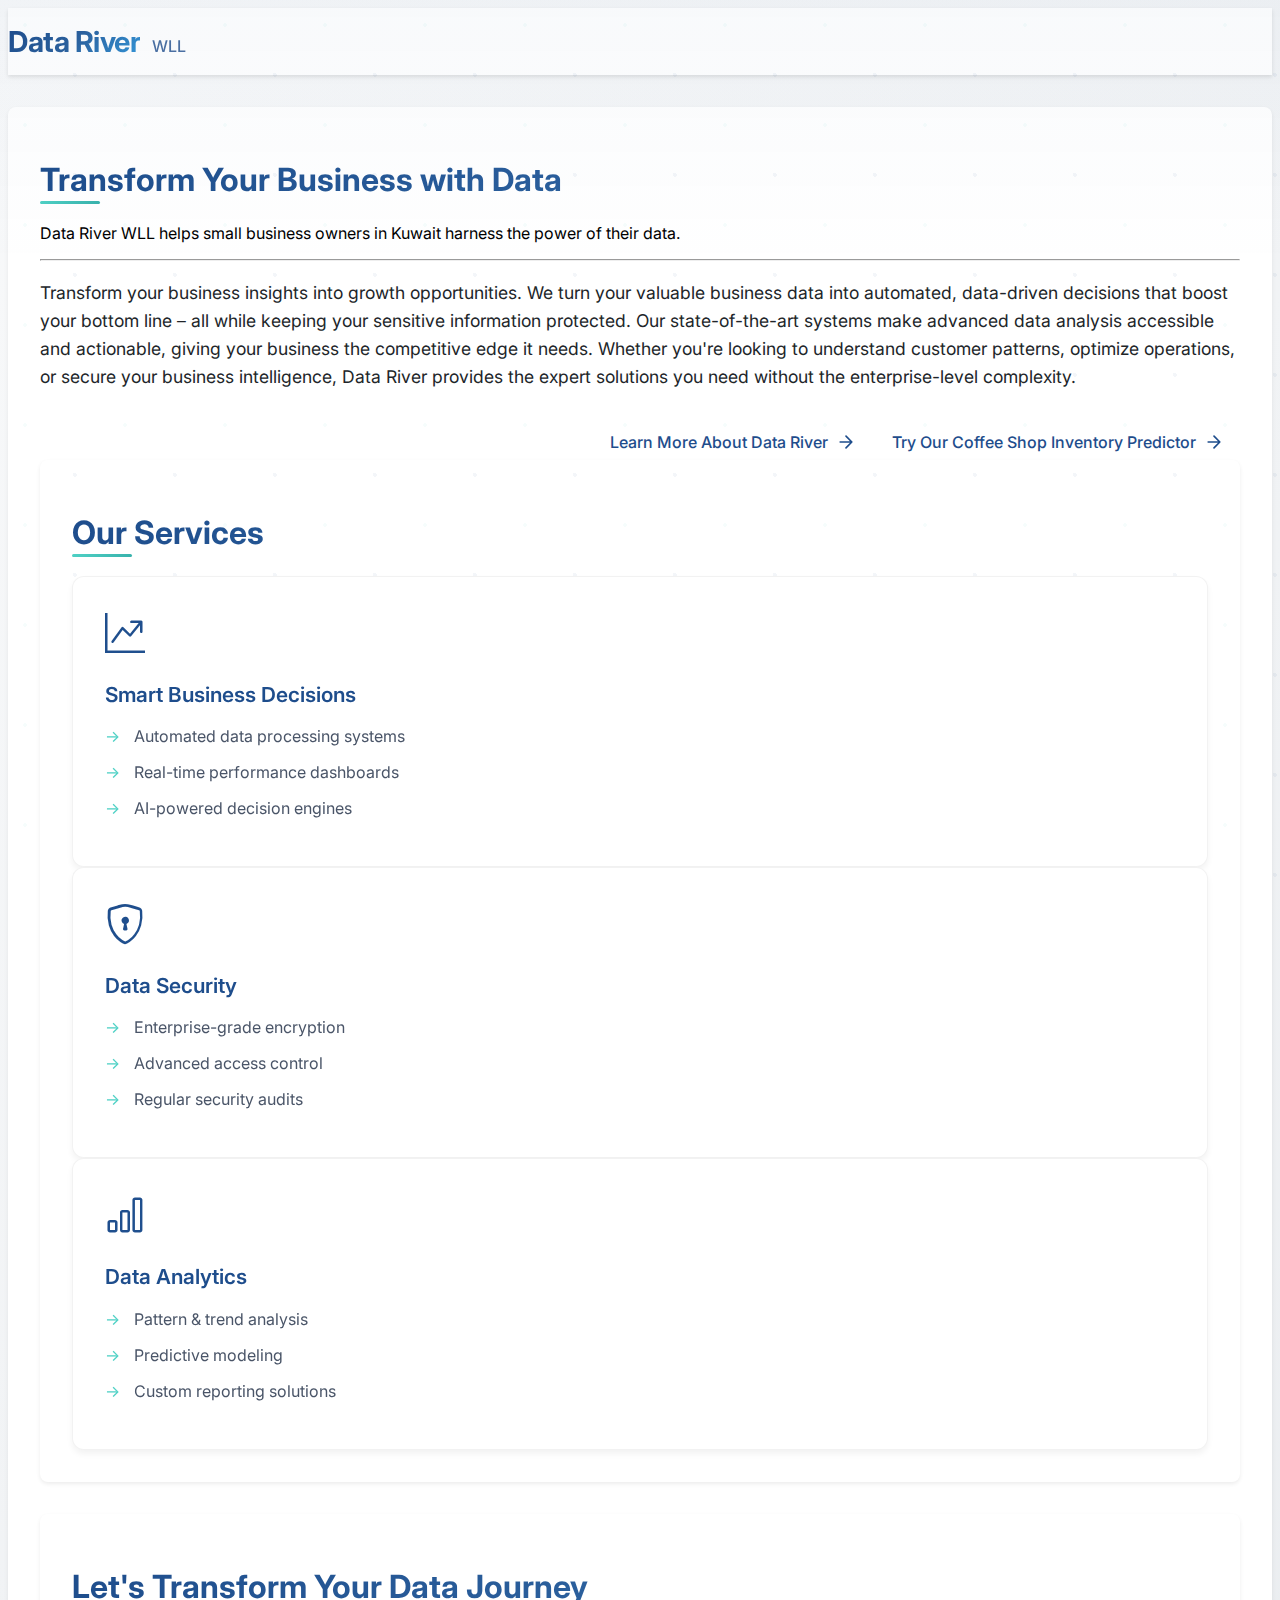
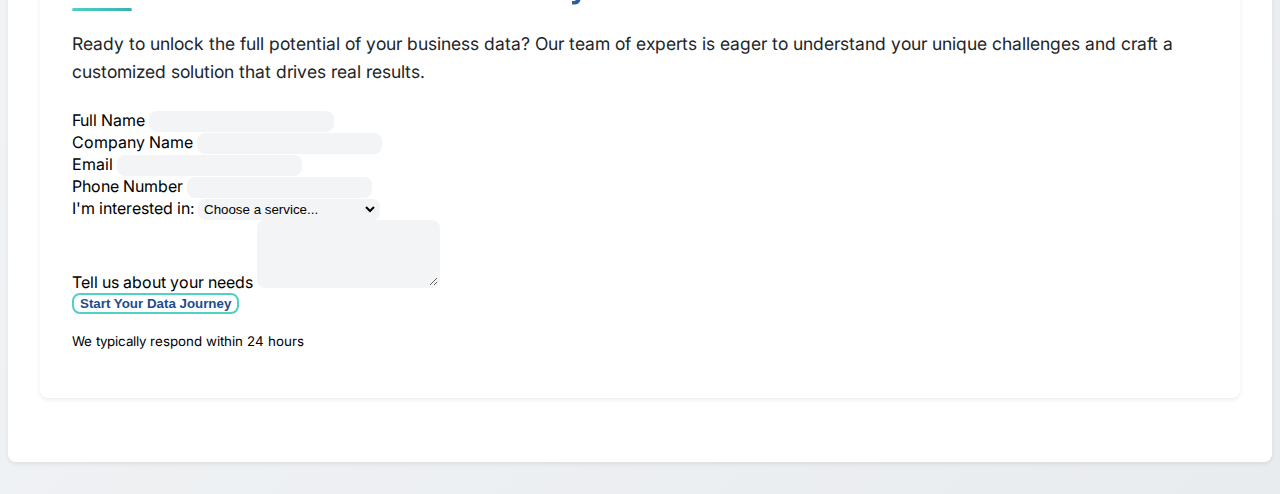
==== commit 903d66a7: "updates" ====
--- a/index.html
+++ b/index.html
@@ -6,180 +6,9 @@
     <title>Data River WLL - Building Data-Intensive Systems</title>
     <link href="https://cdn.jsdelivr.net/npm/bootstrap@5.2.3/dist/css/bootstrap.min.css" rel="stylesheet" integrity="sha384-rbsA2VBKQhggwzxH7pPCaAqO46MgnOM80zW1RWuH61DGLwZJEdK2Kadq2F9CUG65" crossorigin="anonymous">
     <link href="https://fonts.googleapis.com/css2?family=Inter:wght@400;500;600;700&display=swap" rel="stylesheet">
-    <style>
-      body {
-        font-family: 'Inter', sans-serif;
-      }
-
-      .navbar {
-            background: white;
-            padding: 1rem 0;
-            box-shadow: 0 2px 4px rgba(0,0,0,0.1);
-        }
-
-      .main-body {
-        background-color: #f8f9fa;
-      }
-      .dr-header-font {
-        color: #1e4d8c;  /* Deep royal blue - represents trust, reliability, and professionalism */
-        font-weight: 600;
-        margin-bottom: 1.5rem;
-        transition: color 0.3s ease;
-      }
-      .dr-header-font:hover {
-        color: #2c619e;  /* Slightly lighter blue on hover for interactivity */
-      }
-      .display-4 {
-        background: linear-gradient(45deg, #1e4d8c, #2c619e);
-        -webkit-background-clip: text;
-        -webkit-text-fill-color: transparent;
-        background-clip: text;
-      }
-      .dr-p {
-        font-size: 1.1rem;
-        line-height: 1.6;
-        color: #212529;
-        margin-bottom: 1.5rem;
-      }
-      .jumbotron {
-        background-color: white;
-        padding: 2rem;
-        border-radius: 0.5rem;
-        box-shadow: 0 0.125rem 0.25rem rgba(0, 0, 0, 0.075);
-        margin-top: 2rem;
-        margin-bottom: 2rem;
-      }
-      .service-section {
-        background-color: white;
-        padding: 2rem;
-        border-radius: 0.5rem;
-        box-shadow: 0 0.125rem 0.25rem rgba(0, 0, 0, 0.075);
-        margin-bottom: 2rem;
-      }
-      .btn-outline-primary {
-        color: #1e4d8c;
-        border-color: #1e4d8c;
-        transition: all 0.3s ease;
-        text-decoration: none;
-        font-weight: 500;
-        border-radius: 4px;
-      }
-      .btn-outline-primary:hover {
-        background-color: #1e4d8c;
-        color: white;
-        border-color: #1e4d8c;
-        box-shadow: 0 2px 4px rgba(30, 77, 140, 0.2);
-      }
-      .form-control, .form-select {
-        background-color: #F3F4F6;
-        border: none;
-      }
-      .form-control:focus, .form-select:focus {
-        background-color: #F3F4F6;
-        border: none;
-        box-shadow: 0 0 0 2px rgba(59, 130, 246, 0.2);
-      }
-      .btn-outline-primary:active {
-        transform: translateY(1px);
-      }
-
-      .read-more-section {
-          margin-top: 2rem;
-          text-align: right;
-      }
-
-      .read-more-link {
-          display: inline-flex;
-          align-items: center;
-          color: #1e4d8c;
-          text-decoration: none;
-          font-weight: 500;
-          padding: 0.5rem 1rem;
-          border-radius: 4px;
-          transition: all 0.3s ease;
-      }
-
-      .read-more-link:hover {
-          background: rgba(30, 77, 140, 0.1);
-          color: #2c619e;
-      }
-
-      .read-more-link .link-text {
-          margin-right: 0.5rem;
-      }
-
-      .read-more-link .arrow-icon {
-          transition: transform 0.3s ease;
-      }
-
-      .read-more-link:hover .arrow-icon {
-          transform: translateX(4px);
-      }
-
-      .logo {
-    font-size: 1.8rem;
-    font-weight: 700;
-    background: linear-gradient(120deg, #1e4d8c, #2c619e);
-    -webkit-background-clip: text;
-    -webkit-text-fill-color: transparent;
-    letter-spacing: -0.5px;
-}
-
-.logo-wll {
-    font-size: 1rem;
-    font-weight: 500;
-    color: #1e4d8c;
-    margin-left: 0.5rem;
-    opacity: 0.8;
-}
-
-.service-card {
-    background: white;
-    padding: 2rem;
-    border-radius: 8px;
-    box-shadow: 0 2px 4px rgba(0,0,0,0.04);
-    transition: transform 0.3s ease, box-shadow 0.3s ease;
-}
-
-.service-card:hover {
-    transform: translateY(-5px);
-    box-shadow: 0 4px 8px rgba(0,0,0,0.08);
-}
-
-.service-icon {
-    font-size: 2rem;
-    color: #1e4d8c;
-    margin-bottom: 1.5rem;
-}
-
-.service-title {
-    color: #1e4d8c;
-    font-size: 1.3rem;
-    font-weight: 600;
-    margin-bottom: 1.2rem;
-}
-
-.service-list {
-    list-style: none;
-    padding: 0;
-    margin: 0;
-}
-
-.service-list li {
-    margin-bottom: 0.8rem;
-    padding-left: 1.5rem;
-    position: relative;
-    color: #4a5568;
-}
-
-.service-list li:before {
-    content: "→";
-    position: absolute;
-    left: 0;
-    color: #4fd1c5;
-}
-
-    </style>
+    <link href="./css/styles.css" rel="stylesheet">
+
+
   </head>
   <body class="main-body">
     <nav class="navbar navbar-expand-lg navbar-light bg-white shadow-sm">
--- a/css/styles.css
+++ b/css/styles.css
@@ -0,0 +1,284 @@
+/* Base styles */
+
+
+body {
+  font-family: 'Inter', sans-serif;
+}
+
+.navbar {
+  background: white;
+  padding: 1rem 0;
+  box-shadow: 0 2px 4px rgba(0,0,0,0.1);
+}
+
+.main-body {
+  /* Subtle gradient background */
+  background: linear-gradient(135deg, #f8f9fa 0%, #e9ecef 100%);
+  position: relative;
+}
+
+/* Add a subtle pattern overlay */
+.main-body::before {
+  content: '';
+  position: fixed;
+  top: 0;
+  left: 0;
+  width: 100%;
+  height: 100%;
+  background-image: 
+    radial-gradient(circle at 25px 25px, rgba(79, 209, 197, 0.05) 2%, transparent 0%),
+    radial-gradient(circle at 75px 75px, rgba(30, 77, 140, 0.05) 2%, transparent 0%);
+  background-size: 100px 100px;
+  pointer-events: none;
+}
+
+/* Optional: Add a soft blue tint to the top */
+.main-body::after {
+  content: '';
+  position: fixed;
+  top: 0;
+  left: 0;
+  width: 100%;
+  height: 30vh;
+  background: linear-gradient(180deg, 
+    rgba(30, 77, 140, 0.03) 0%,
+    transparent 100%);
+  pointer-events: none;
+}
+/* Color variables */
+:root {
+  --primary-gradient: linear-gradient(135deg, #1e4d8c 0%, #2c619e 50%, #3498db 100%);
+  --secondary-gradient: linear-gradient(135deg, #4fd1c5 0%, #38b2ac 100%);
+  --accent-color: #4fd1c5;
+  --hover-accent: #38b2ac;
+}
+
+/* Typography */
+.dr-header-font {
+  background: var(--primary-gradient);
+  -webkit-background-clip: text;
+  -webkit-text-fill-color: transparent;
+  font-weight: 700;
+  margin-bottom: 1.5rem;
+  position: relative;
+}
+
+.dr-header-font::after {
+  content: '';
+  position: absolute;
+  bottom: -5px;
+  left: 0;
+  width: 60px;
+  height: 3px;
+  background: var(--secondary-gradient);
+  border-radius: 2px;
+}
+
+.dr-p {
+  font-size: 1.1rem;
+  line-height: 1.6;
+  color: #212529;
+  margin-bottom: 1.5rem;
+}
+
+/* Logo */
+.logo {
+  font-size: 1.8rem;
+  font-weight: 700;
+  background: var(--primary-gradient);
+  -webkit-background-clip: text;
+  -webkit-text-fill-color: transparent;
+  letter-spacing: -0.5px;
+}
+
+.logo-wll {
+  font-size: 1rem;
+  font-weight: 500;
+  color: #1e4d8c;
+  margin-left: 0.5rem;
+  opacity: 0.8;
+}
+
+/* Sections */
+.jumbotron {
+  background-color: white;
+  padding: 2rem;
+  border-radius: 0.5rem;
+  box-shadow: 0 0.125rem 0.25rem rgba(0, 0, 0, 0.075);
+  margin-top: 2rem;
+  margin-bottom: 2rem;
+}
+
+.service-section {
+  background-color: white;
+  padding: 2rem;
+  border-radius: 0.5rem;
+  box-shadow: 0 0.125rem 0.25rem rgba(0, 0, 0, 0.075);
+  margin-bottom: 2rem;
+}
+
+/* Service Cards */
+.service-card {
+  background: white;
+  padding: 2rem;
+  border-radius: 12px;
+  box-shadow: 0 4px 6px rgba(0,0,0,0.05);
+  transition: all 0.3s ease;
+  border: 1px solid rgba(0,0,0,0.05);
+  position: relative;
+  overflow: hidden;
+  height: 100%;
+}
+
+.service-card::before {
+  content: '';
+  position: absolute;
+  top: 0;
+  left: 0;
+  width: 100%;
+  height: 4px;
+  background: var(--secondary-gradient);
+  transform: scaleX(0);
+  transition: transform 0.3s ease;
+}
+
+.service-card:hover {
+  transform: translateY(-5px);
+  box-shadow: 0 8px 15px rgba(0,0,0,0.1);
+}
+
+.service-card:hover::before {
+  transform: scaleX(1);
+}
+
+/* Service Icons and Lists */
+.service-icon {
+  font-size: 2.5rem;
+  background: var(--primary-gradient);
+  -webkit-background-clip: text;
+  -webkit-text-fill-color: transparent;
+  margin-bottom: 1.5rem;
+}
+
+.service-title {
+  color: #1e4d8c;
+  font-size: 1.3rem;
+  font-weight: 600;
+  margin-bottom: 1.2rem;
+}
+
+.service-list {
+  list-style: none;
+  padding: 0;
+  margin: 0;
+}
+
+.service-list li {
+  margin-bottom: 1rem;
+  padding-left: 1.8rem;
+  position: relative;
+  color: #4a5568;
+  transition: transform 0.2s ease;
+}
+
+.service-list li:before {
+  content: "→";
+  position: absolute;
+  left: 0;
+  color: var(--accent-color);
+  transition: transform 0.2s ease;
+}
+
+.service-list li:hover {
+  transform: translateX(5px);
+}
+
+.service-list li:hover::before {
+  transform: translateX(3px);
+  color: var(--hover-accent);
+}
+
+/* Form Elements */
+.form-control, .form-select {
+  background-color: #F3F4F6;
+  border: 2px solid transparent;
+  transition: all 0.3s ease;
+  border-radius: 8px;
+}
+
+.form-control:focus, .form-select:focus {
+  background-color: white;
+  border-color: var(--accent-color);
+  box-shadow: 0 0 0 3px rgba(79, 209, 197, 0.2);
+}
+
+/* Buttons */
+.btn-outline-primary {
+  background: linear-gradient(to right, var(--accent-color) 50%, transparent 50%);
+  background-size: 200% 100%;
+  background-position: right bottom;
+  color: #1e4d8c;
+  border: 2px solid var(--accent-color);
+  transition: all 0.3s ease;
+  font-weight: 600;
+  border-radius: 8px;
+}
+
+.btn-outline-primary:hover {
+  background-position: left bottom;
+  color: white;
+  border-color: var(--accent-color);
+  transform: translateY(-2px);
+}
+
+.btn-outline-primary:active {
+  transform: translateY(1px);
+}
+
+/* Read More Section */
+.read-more-section {
+  margin-top: 2rem;
+  text-align: right;
+}
+
+.read-more-link {
+  display: inline-flex;
+  align-items: center;
+  color: #1e4d8c;
+  text-decoration: none;
+  font-weight: 500;
+  padding: 0.5rem 1rem;
+  border-radius: 8px;
+  background: linear-gradient(to right, rgba(79, 209, 197, 0.1) 50%, transparent 50%);
+  background-size: 200% 100%;
+  background-position: right bottom;
+  transition: all 0.3s ease;
+}
+
+.read-more-link:hover {
+  background-position: left bottom;
+  color: var(--accent-color);
+}
+
+.read-more-link .link-text {
+  margin-right: 0.5rem;
+}
+
+.read-more-link .arrow-icon {
+  transition: transform 0.3s ease;
+}
+
+.read-more-link:hover .arrow-icon {
+  transform: translateX(4px);
+}
+
+/* Cards */
+.card {
+  transition: transform 0.3s ease, box-shadow 0.3s ease;
+  border: none;
+}
+
+.card:hover {
+  transform: translateY(-5px);
+  box-shadow: 0 8px 15px rgba(0,0,0,0.1);
+}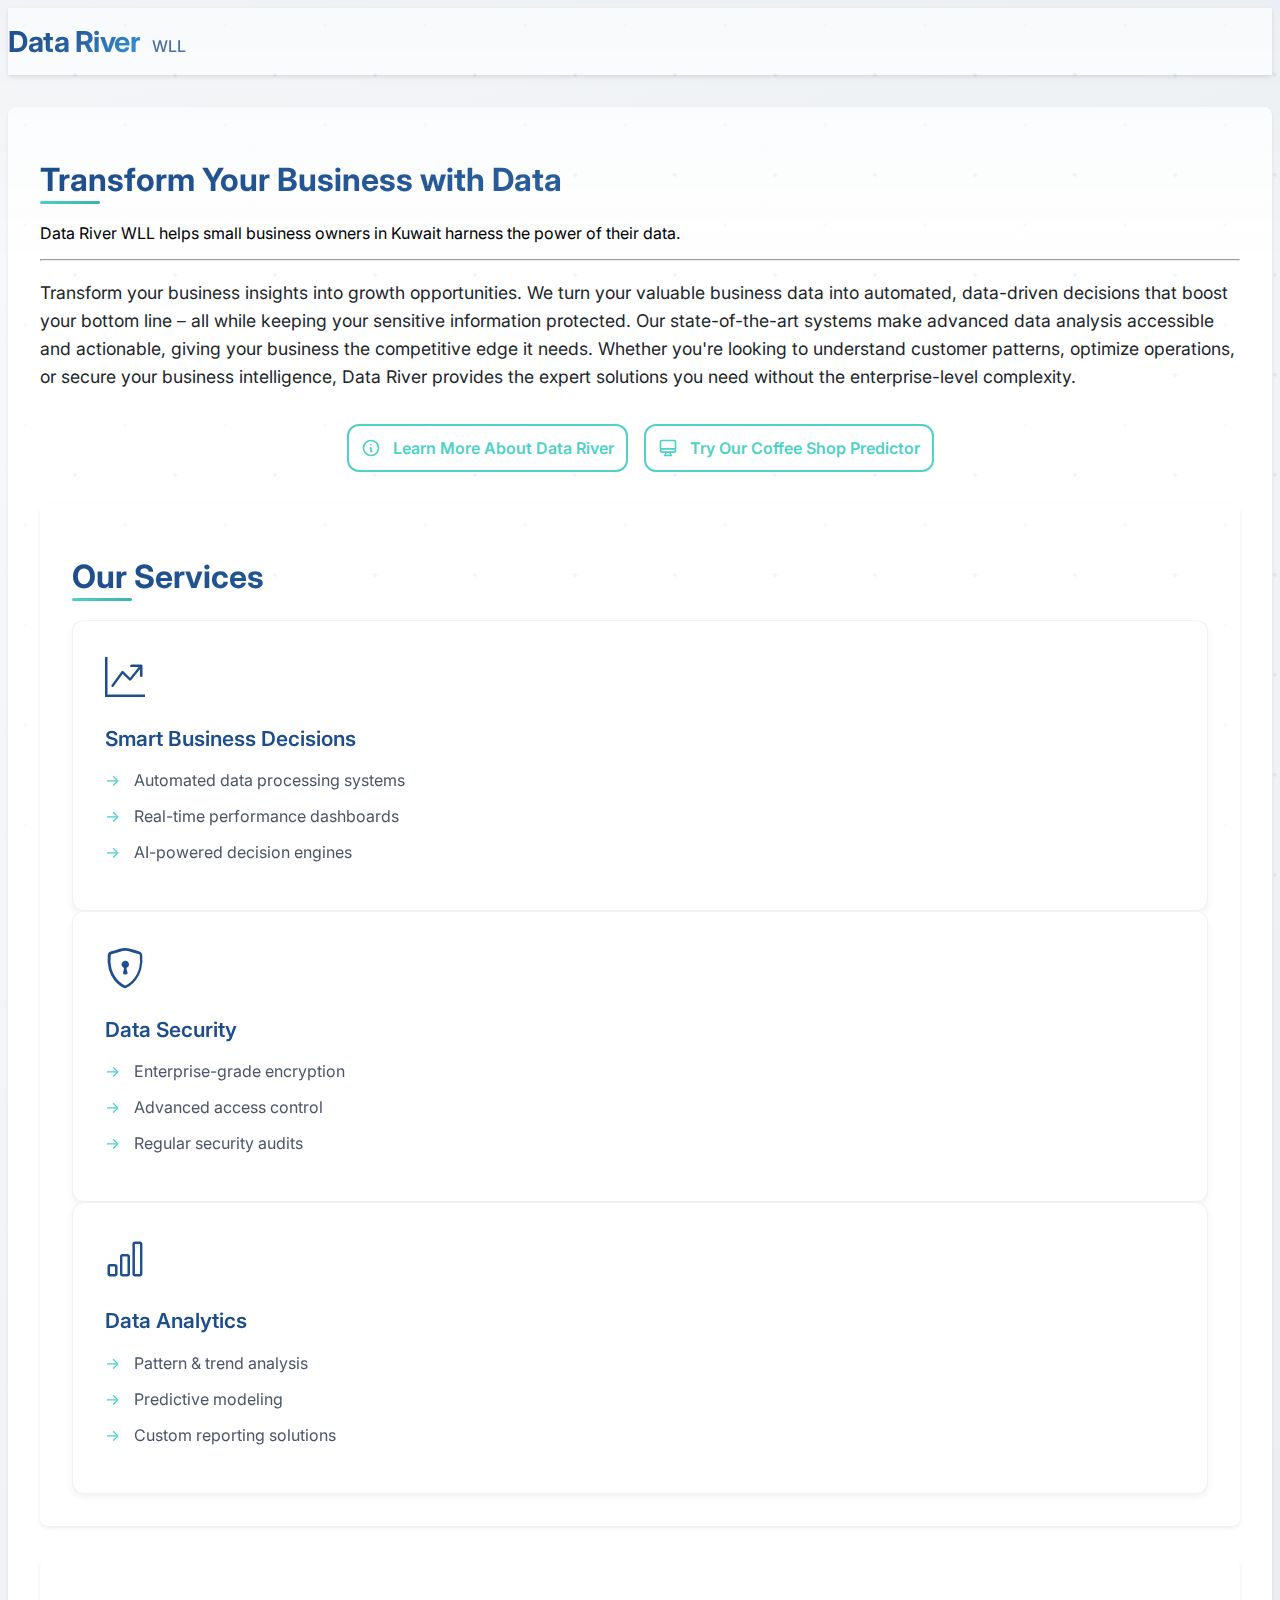
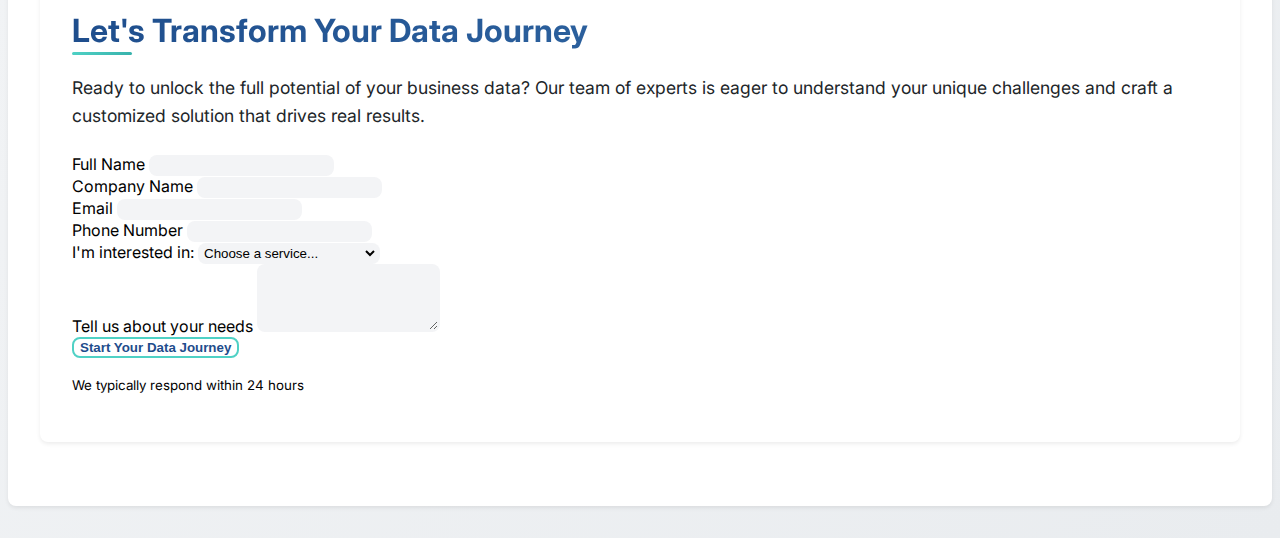
==== commit 55e74326: "updates" ====
--- a/index.html
+++ b/index.html
@@ -33,20 +33,28 @@
           or secure your business intelligence, Data River provides the expert solutions you need without the 
           enterprise-level complexity.
         </p>
-        <div class="read-more-section">
-    <a href="about.html" class="read-more-link me-4">
-        <span class="link-text">Learn More About Data River</span>
-        <svg class="arrow-icon" width="20" height="20" viewBox="0 0 24 24" fill="none" stroke="currentColor">
-            <path stroke-linecap="round" stroke-linejoin="round" stroke-width="2" d="M5 12h14M12 5l7 7-7 7"/>
-        </svg>
-    </a>
-    <a href="coffee.html" class="read-more-link">
-        <span class="link-text">Try Our Coffee Shop Inventory Predictor</span>
-        <svg class="arrow-icon" width="20" height="20" viewBox="0 0 24 24" fill="none" stroke="currentColor">
-            <path stroke-linecap="round" stroke-linejoin="round" stroke-width="2" d="M5 12h14M12 5l7 7-7 7"/>
-        </svg>
-    </a>
-</div>
+          <div class="action-buttons">
+              <a href="about.html" class="action-button">
+                  <span class="button-content">
+                      <span class="button-icon">
+                          <svg width="20" height="20" viewBox="0 0 24 24" fill="none" stroke="currentColor">
+                              <path stroke-linecap="round" stroke-linejoin="round" stroke-width="2" d="M13 16h-1v-4h-1m1-4h.01M21 12a9 9 0 11-18 0 9 9 0 0118 0z"/>
+                          </svg>
+                      </span>
+                      <span class="button-text">Learn More About Data River</span>
+                  </span>
+              </a>
+              <a href="coffee.html" class="action-button">
+                  <span class="button-content">
+                      <span class="button-icon">
+                          <svg width="20" height="20" viewBox="0 0 24 24" fill="none" stroke="currentColor">
+                              <path stroke-linecap="round" stroke-linejoin="round" stroke-width="2" d="M9.75 17L9 20l-1 1h8l-1-1-.75-3M3 13h18M5 17h14a2 2 0 002-2V5a2 2 0 00-2-2H5a2 2 0 00-2 2v10a2 2 0 002 2z"/>
+                          </svg>
+                      </span>
+                      <span class="button-text">Try Our Coffee Shop Predictor</span>
+                  </span>
+              </a>
+          </div>
 
       <div class="service-section">
     <h1 class="dr-header-font">Our Services</h1>
--- a/css/styles.css
+++ b/css/styles.css
@@ -281,4 +281,78 @@
 .card:hover {
   transform: translateY(-5px);
   box-shadow: 0 8px 15px rgba(0,0,0,0.1);
-}+}
+
+/* Action Buttons Container */
+.action-buttons {
+    display: flex;
+    flex-direction: column;
+    gap: 1rem;
+    margin: 2rem 0;
+    padding: 0 1rem;
+}
+
+/* Individual Button Styling */
+.action-button {
+    display: block;
+    text-decoration: none;
+    background: white;
+    border: 2px solid var(--accent-color);
+    border-radius: 12px;
+    padding: 0.75rem;
+    transition: all 0.3s ease;
+}
+
+.action-button:hover {
+    background: var(--accent-color);
+    transform: translateY(-2px);
+    box-shadow: 0 4px 12px rgba(79, 209, 197, 0.2);
+}
+
+/* Button Content Layout */
+.button-content {
+    display: flex;
+    align-items: center;
+    justify-content: center;
+    gap: 0.75rem;
+    color: var(--accent-color);
+}
+
+.action-button:hover .button-content {
+    color: white;
+}
+
+/* Button Icon Styling */
+.button-icon {
+    display: flex;
+    align-items: center;
+    justify-content: center;
+}
+
+/* Button Text Styling */
+.button-text {
+    font-weight: 600;
+    font-size: 1rem;
+    text-align: center;
+}
+
+/* Responsive Layout */
+@media (min-width: 640px) {
+    .action-buttons {
+        flex-direction: row;
+        justify-content: center;
+        padding: 0;
+    }
+    
+    .action-button {
+        flex: 0 1 auto;
+        min-width: 250px;
+    }
+}
+
+/* Additional hover effect for desktop */
+@media (hover: hover) {
+    .action-button:active {
+        transform: translateY(0);
+    }
+}
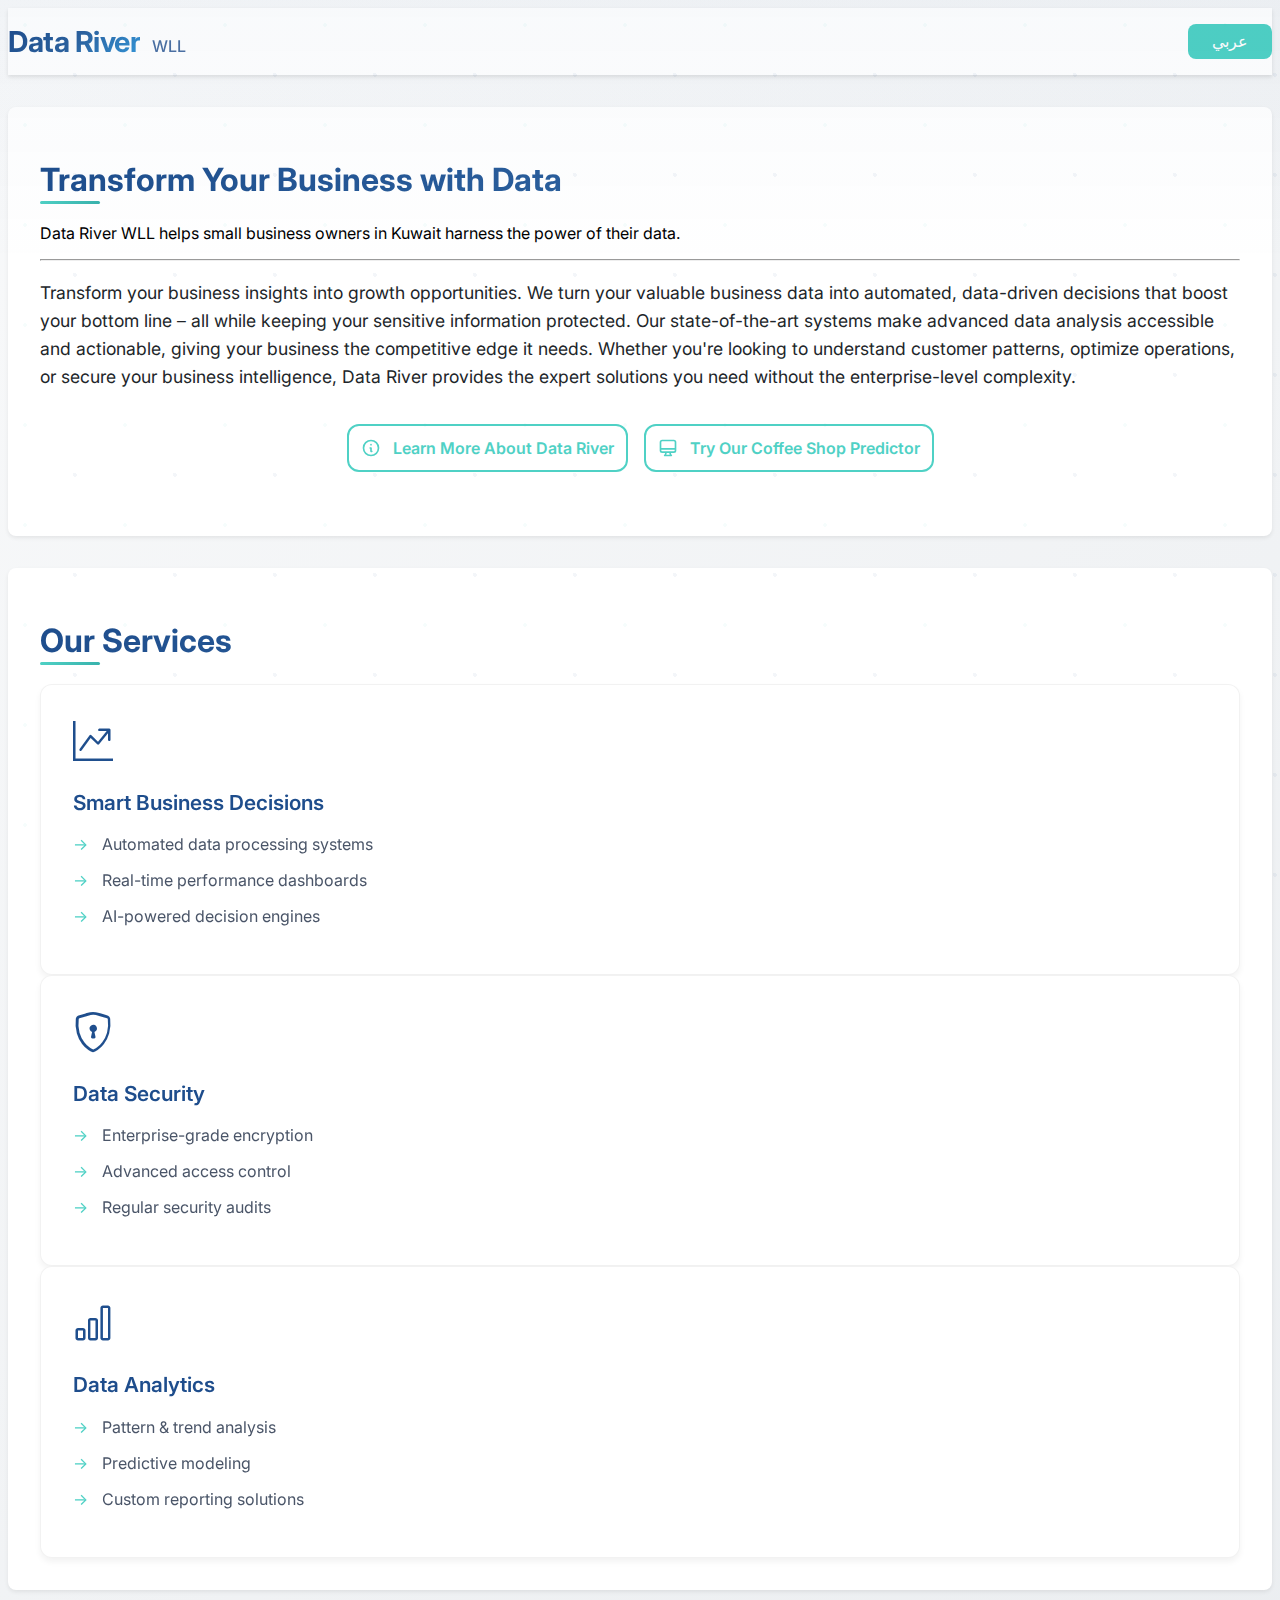
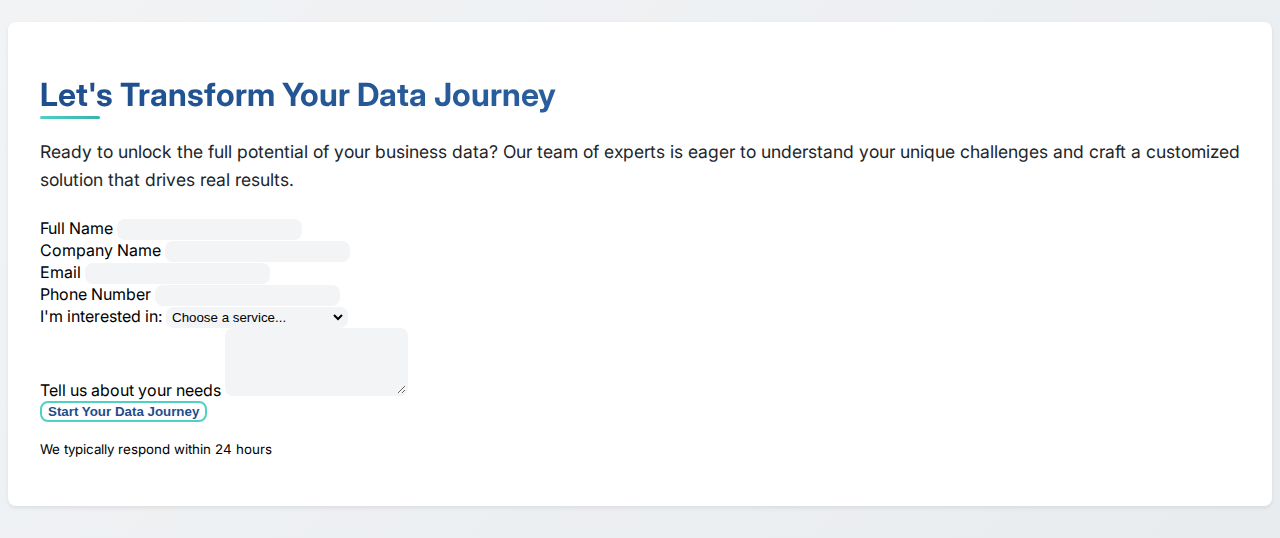
==== commit 7743af05: "updates" ====
--- a/index.html
+++ b/index.html
@@ -7,25 +7,28 @@
     <link href="https://cdn.jsdelivr.net/npm/bootstrap@5.2.3/dist/css/bootstrap.min.css" rel="stylesheet" integrity="sha384-rbsA2VBKQhggwzxH7pPCaAqO46MgnOM80zW1RWuH61DGLwZJEdK2Kadq2F9CUG65" crossorigin="anonymous">
     <link href="https://fonts.googleapis.com/css2?family=Inter:wght@400;500;600;700&display=swap" rel="stylesheet">
     <link href="./css/styles.css" rel="stylesheet">
-
-
   </head>
   <body class="main-body">
     <nav class="navbar navbar-expand-lg navbar-light bg-white shadow-sm">
-    <div class="container">
-        <a href="#" style="text-decoration: none;">
-            <span class="logo">Data River</span>
-            <span class="logo-wll">WLL</span>
-        </a>
-    </div>
-</nav>
+        <div class="container">
+            <div class="navbar-wrapper">
+                <a href="#" style="text-decoration: none;">
+                    <span class="logo">Data River</span>
+                    <span class="logo-wll">WLL</span>
+                </a>
+                <button class="lang-switch" onclick="toggleLanguage()">
+                    <span class="lang-text">عربي</span>
+                </button>
+            </div>
+        </div>
+    </nav>
     
     <div class="container">
       <div class="jumbotron">
-        <h1 class="dr-header-font">Transform Your Business with Data</h1>
-        <p class="lead">Data River WLL helps small business owners in Kuwait harness the power of their data.</p>
+        <h1 class="dr-header-font" data-translate="title">Transform Your Business with Data</h1>
+        <p class="lead" data-translate="subtitle">Data River WLL helps small business owners in Kuwait harness the power of their data.</p>
         <hr class="my-4">
-        <p class="dr-p">
+        <p class="dr-p" data-translate="mainText">
           Transform your business insights into growth opportunities. We turn your valuable business data into automated, 
           data-driven decisions that boost your bottom line – all while keeping your sensitive information protected. 
           Our state-of-the-art systems make advanced data analysis accessible and actionable, giving your business 
@@ -33,83 +36,83 @@
           or secure your business intelligence, Data River provides the expert solutions you need without the 
           enterprise-level complexity.
         </p>
-          <div class="action-buttons">
-              <a href="about.html" class="action-button">
-                  <span class="button-content">
-                      <span class="button-icon">
-                          <svg width="20" height="20" viewBox="0 0 24 24" fill="none" stroke="currentColor">
-                              <path stroke-linecap="round" stroke-linejoin="round" stroke-width="2" d="M13 16h-1v-4h-1m1-4h.01M21 12a9 9 0 11-18 0 9 9 0 0118 0z"/>
-                          </svg>
-                      </span>
-                      <span class="button-text">Learn More About Data River</span>
-                  </span>
-              </a>
-              <a href="coffee.html" class="action-button">
-                  <span class="button-content">
-                      <span class="button-icon">
-                          <svg width="20" height="20" viewBox="0 0 24 24" fill="none" stroke="currentColor">
-                              <path stroke-linecap="round" stroke-linejoin="round" stroke-width="2" d="M9.75 17L9 20l-1 1h8l-1-1-.75-3M3 13h18M5 17h14a2 2 0 002-2V5a2 2 0 00-2-2H5a2 2 0 00-2 2v10a2 2 0 002 2z"/>
-                          </svg>
-                      </span>
-                      <span class="button-text">Try Our Coffee Shop Predictor</span>
-                  </span>
-              </a>
-          </div>
+        <div class="action-buttons">
+            <a href="about.html" class="action-button">
+                <span class="button-content">
+                    <span class="button-icon">
+                        <svg width="20" height="20" viewBox="0 0 24 24" fill="none" stroke="currentColor">
+                            <path stroke-linecap="round" stroke-linejoin="round" stroke-width="2" d="M13 16h-1v-4h-1m1-4h.01M21 12a9 9 0 11-18 0 9 9 0 0118 0z"/>
+                        </svg>
+                    </span>
+                    <span class="button-text" data-translate="learnMore">Learn More About Data River</span>
+                </span>
+            </a>
+            <a href="coffee.html" class="action-button">
+                <span class="button-content">
+                    <span class="button-icon">
+                        <svg width="20" height="20" viewBox="0 0 24 24" fill="none" stroke="currentColor">
+                            <path stroke-linecap="round" stroke-linejoin="round" stroke-width="2" d="M9.75 17L9 20l-1 1h8l-1-1-.75-3M3 13h18M5 17h14a2 2 0 002-2V5a2 2 0 00-2-2H5a2 2 0 00-2 2v10a2 2 0 002 2z"/>
+                        </svg>
+                    </span>
+                    <span class="button-text" data-translate="tryCoffee">Try Our Coffee Shop Predictor</span>
+                </span>
+            </a>
+        </div>
+      </div>
 
       <div class="service-section">
-    <h1 class="dr-header-font">Our Services</h1>
-    <div class="row g-4">
-        <!-- Smart Business Decisions Card -->
-        <div class="col-lg-4">
-            <div class="service-card h-100">
-                <div class="service-icon">
-                    <i class="bi bi-graph-up-arrow"></i>
-                </div>
-                <h3 class="service-title">Smart Business Decisions</h3>
-                <ul class="service-list">
-                    <li>Automated data processing systems</li>
-                    <li>Real-time performance dashboards</li>
-                    <li>AI-powered decision engines</li>
-                </ul>
-            </div>
-        </div>
-
-        <!-- Data Security Card -->
-        <div class="col-lg-4">
-            <div class="service-card h-100">
-                <div class="service-icon">
-                    <i class="bi bi-shield-lock"></i>
-                </div>
-                <h3 class="service-title">Data Security</h3>
-                <ul class="service-list">
-                    <li>Enterprise-grade encryption</li>
-                    <li>Advanced access control</li>
-                    <li>Regular security audits</li>
-                </ul>
-            </div>
-        </div>
-
-        <!-- Data Analytics Card -->
-        <div class="col-lg-4">
-            <div class="service-card h-100">
-                <div class="service-icon">
-                    <i class="bi bi-bar-chart"></i>
-                </div>
-                <h3 class="service-title">Data Analytics</h3>
-                <ul class="service-list">
-                    <li>Pattern & trend analysis</li>
-                    <li>Predictive modeling</li>
-                    <li>Custom reporting solutions</li>
-                </ul>
+        <h1 class="dr-header-font" data-translate="services">Our Services</h1>
+        <div class="row g-4">
+            <!-- Smart Business Decisions Card -->
+            <div class="col-lg-4">
+                <div class="service-card h-100">
+                    <div class="service-icon">
+                        <i class="bi bi-graph-up-arrow"></i>
+                    </div>
+                    <h3 class="service-title" data-translate="smartBusinessTitle">Smart Business Decisions</h3>
+                    <ul class="service-list">
+                        <li data-translate="smartBusinessList.0">Automated data processing systems</li>
+                        <li data-translate="smartBusinessList.1">Real-time performance dashboards</li>
+                        <li data-translate="smartBusinessList.2">AI-powered decision engines</li>
+                    </ul>
+                </div>
+            </div>
+
+            <!-- Data Security Card -->
+            <div class="col-lg-4">
+                <div class="service-card h-100">
+                    <div class="service-icon">
+                        <i class="bi bi-shield-lock"></i>
+                    </div>
+                    <h3 class="service-title" data-translate="securityTitle">Data Security</h3>
+                    <ul class="service-list">
+                        <li data-translate="securityList.0">Enterprise-grade encryption</li>
+                        <li data-translate="securityList.1">Advanced access control</li>
+                        <li data-translate="securityList.2">Regular security audits</li>
+                    </ul>
+                </div>
+            </div>
+
+            <!-- Data Analytics Card -->
+            <div class="col-lg-4">
+                <div class="service-card h-100">
+                    <div class="service-icon">
+                        <i class="bi bi-bar-chart"></i>
+                    </div>
+                    <h3 class="service-title" data-translate="analyticsTitle">Data Analytics</h3>
+                    <ul class="service-list">
+                        <li data-translate="analyticsList.0">Pattern & trend analysis</li>
+                        <li data-translate="analyticsList.1">Predictive modeling</li>
+                        <li data-translate="analyticsList.2">Custom reporting solutions</li>
+                    </ul>
+                </div>
             </div>
         </div>
     </div>
-</div>
-
 
       <div class="service-section">
-        <h1 class="dr-header-font">Let's Transform Your Data Journey</h1>
-        <p class="dr-p">
+        <h1 class="dr-header-font" data-translate="contactTitle">Let's Transform Your Data Journey</h1>
+        <p class="dr-p" data-translate="contactSubtitle">
           Ready to unlock the full potential of your business data? Our team of experts is eager to understand 
           your unique challenges and craft a customized solution that drives real results.
         </p>
@@ -119,46 +122,44 @@
               <input type="hidden" name="access_key" value="8fcdb8b4-58d3-4e7b-9e1c-98c70cfbc556">
               <input type="hidden" name="subject" value="New Contact Form Submission">
               
-              
-              
               <div class="row g-3">
                 <div class="col-md-6">
-                  <label for="name" class="form-label">Full Name</label>
+                  <label for="name" class="form-label" data-translate="formFullName">Full Name</label>
                   <input type="text" class="form-control" id="name" name="name" required>
                 </div>
                 <div class="col-md-6">
-                  <label for="company" class="form-label">Company Name</label>
+                  <label for="company" class="form-label" data-translate="formCompany">Company Name</label>
                   <input type="text" class="form-control" id="company" name="company" required>
                 </div>
                 <div class="col-md-6">
-                  <label for="email" class="form-label">Email</label>
+                  <label for="email" class="form-label" data-translate="formEmail">Email</label>
                   <input type="email" class="form-control" id="email" name="email" required>
                 </div>
                 <div class="col-md-6">
-                  <label for="phone" class="form-label">Phone Number</label>
+                  <label for="phone" class="form-label" data-translate="formPhone">Phone Number</label>
                   <input type="tel" class="form-control" id="phone" name="phone" required 
                     pattern="[0-9+\s\-()]{8,}"
                     title="Please enter a valid phone number (minimum 8 digits)">
                 </div>
                 <div class="col-12">
-                  <label for="interest" class="form-label">I'm interested in:</label>
+                  <label for="interest" class="form-label" data-translate="formInterest">I'm interested in:</label>
                   <select class="form-select" id="interest" name="interest" required>
-                    <option value="" selected disabled>Choose a service...</option>
-                    <option value="data-analysis">Data Analysis & Mining</option>
-                    <option value="security">Data Security & Protection</option>
-                    <option value="automation">Data Automation Solutions</option>
-                    <option value="other">Other Services</option>
+                    <option value="" selected disabled data-translate="formChooseService">Choose a service...</option>
+                    <option value="data-analysis" data-translate="formOptionAnalysis">Data Analysis & Mining</option>
+                    <option value="security" data-translate="formOptionSecurity">Data Security & Protection</option>
+                    <option value="automation" data-translate="formOptionAutomation">Data Automation Solutions</option>
+                    <option value="other" data-translate="formOptionOther">Other Services</option>
                   </select>
                 </div>
                 <div class="col-12">
-                  <label for="message" class="form-label">Tell us about your needs</label>
+                  <label for="message" class="form-label" data-translate="formNeeds">Tell us about your needs</label>
                   <textarea class="form-control" id="message" name="message" rows="4" required></textarea>
                 </div>
                 <div class="col-12">
-                  <button type="submit" class="btn btn-outline-primary btn-lg px-4">
+                  <button type="submit" class="btn btn-outline-primary btn-lg px-4" data-translate="formSubmit">
                     Start Your Data Journey
                   </button>
-                  <p class="text-muted mt-2 mb-0"><small>We typically respond within 24 hours</small></p>
+                  <p class="text-muted mt-2 mb-0"><small data-translate="formResponse">We typically respond within 24 hours</small></p>
                 </div>
               </div>
             </form>
@@ -172,6 +173,8 @@
     
     <!-- Bootstrap Bundle with Popper -->
     <script src="https://cdn.jsdelivr.net/npm/bootstrap@5.2.3/dist/js/bootstrap.bundle.min.js" integrity="sha384-kenU1KFdBIe4zVF0s0G1M5b4hcpxyD9F7jL+jjXkk+Q2h455rYXK/7HAuoJl+0I4" crossorigin="anonymous"></script>
+
+    <script src="./lib/language.js"></script>
     
     <script>
       // Form validation and submission handling
@@ -194,7 +197,7 @@
           
           try {
             submitBtn.disabled = true;
-            submitBtn.innerHTML = 'Sending...';
+            submitBtn.innerHTML = document.documentElement.lang === 'ar' ? 'جاري الإرسال...' : 'Sending...';
             
             const formData = new FormData(form);
             const response = await fetch(form.action, {
@@ -205,16 +208,22 @@
             const data = await response.json();
             
             if (data.success) {
-              // Show success message
-              form.innerHTML = '<div class="alert alert-success">Thank you for contacting us! We will get back to you soon.</div>';
+              // Show success message based on language
+              const successMessage = document.documentElement.lang === 'ar' ? 
+                'شكراً لتواصلك معنا! سنعود إليك قريباً.' : 
+                'Thank you for contacting us! We will get back to you soon.';
+              form.innerHTML = `<div class="alert alert-success">${successMessage}</div>`;
             } else {
               throw new Error('Submission failed');
             }
           } catch (error) {
-            // Show error message
+            // Show error message based on language
+            const errorMessage = document.documentElement.lang === 'ar' ? 
+              'عذراً، حدث خطأ في تقديم النموذج. يرجى المحاولة مرة أخرى.' : 
+              'Sorry, there was an error submitting the form. Please try again.';
             const errorDiv = document.createElement('div');
             errorDiv.className = 'alert alert-danger mt-3';
-            errorDiv.innerHTML = 'Sorry, there was an error submitting the form. Please try again.';
+            errorDiv.innerHTML = errorMessage;
             form.appendChild(errorDiv);
             
             submitBtn.disabled = false;
--- a/css/styles.css
+++ b/css/styles.css
@@ -9,6 +9,41 @@
   background: white;
   padding: 1rem 0;
   box-shadow: 0 2px 4px rgba(0,0,0,0.1);
+}
+
+/* Navbar Layout */
+.navbar-wrapper {
+    display: flex;
+    justify-content: space-between;
+    align-items: center;
+    width: 100%;
+}
+
+/* RTL Support */
+[dir="rtl"] .navbar-wrapper {
+    flex-direction: row-reverse;
+}
+
+/* Language Switch Button */
+.lang-switch {
+    background: var(--accent-color);
+    color: white;
+    border: none;
+    padding: 0.5rem 1.5rem;
+    border-radius: 8px;
+    font-weight: 500;
+    transition: all 0.3s ease;
+    font-size: 1rem;
+}
+
+.lang-switch:hover {
+    background: var(--hover-accent);
+    transform: translateY(-2px);
+    box-shadow: 0 4px 12px rgba(79, 209, 197, 0.2);
+}
+
+.lang-switch:active {
+    transform: translateY(0);
 }
 
 .main-body {
@@ -356,3 +391,49 @@
         transform: translateY(0);
     }
 }
+
+/* Language Switcher */
+.lang-switch {
+    background: var(--accent-color);
+    color: white;
+    border: none;
+    padding: 0.5rem 1.5rem;
+    border-radius: 8px;
+    font-weight: 500;
+    transition: all 0.3s ease;
+    font-size: 1rem;
+}
+
+.lang-switch:hover {
+    background: var(--hover-accent);
+    transform: translateY(-2px);
+    box-shadow: 0 4px 12px rgba(79, 209, 197, 0.2);
+}
+
+.lang-switch:active {
+    transform: translateY(0);
+}
+
+/* RTL Support */
+[dir="rtl"] {
+    text-align: right;
+}
+
+[dir="rtl"] .service-list li {
+    padding-left: 0;
+    padding-right: 1.8rem;
+}
+
+[dir="rtl"] .service-list li:before {
+    left: auto;
+    right: 0;
+}
+
+[dir="rtl"] .button-content {
+    flex-direction: row-reverse;
+}
+
+[dir="rtl"] .dr-header-font::after {
+    left: auto;
+    right: 0;
+}